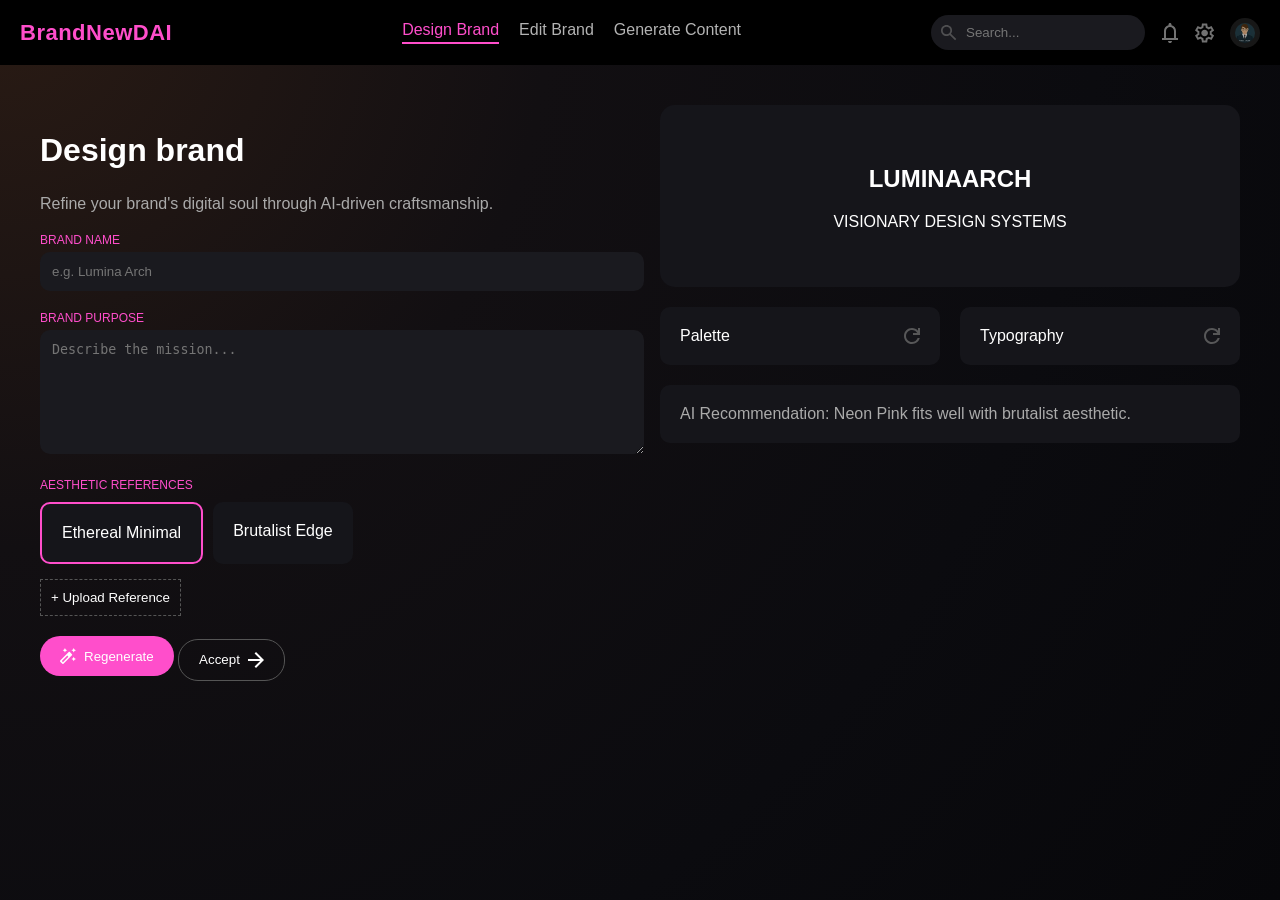
==== design.html @ 726ef706 "Project with GitIgnore" ====
<!DOCTYPE html>
<html lang="en">

<head>
    <meta charset="UTF-8">
    <title>Design Brand</title>
    <link rel="stylesheet" href="styles.css">
</head>

<body>

    <!-- NAVBAR (mateixa que abans) -->
    <nav class="navbar">
        <div class="logo">BrandNewDAI</div>

        <ul class="menu">
            <li class="menu-item active">Design Brand</li>
            <li class="menu-item">Edit Brand</li>
            <li class="menu-item">Generate Content</li>
        </ul>

        <div class="nav-right">
            <div class="search-container">
                <img src="Assets/SearchIcon.svg" class="search-icon">
                <input type="text" placeholder="Search..." class="search">
            </div>

            <img src="Assets/NotificationsIcon.svg" class="icon">
            <img src="Assets/SettingsIcon.svg" class="icon">
            <img src="Assets/UserIcon2.svg" class="icon user">
        </div>
    </nav>


    <!-- CONTINGUT PRINCIPAL -->
    <section class="design-container">

        <!-- ESQUERRA (FORM) -->
        <div class="form-section">

            <h1>Design brand</h1>
            <p class="subtitle">
                Refine your brand's digital soul through AI-driven craftsmanship.
            </p>

            <label>BRAND NAME</label>
            <input type="text" placeholder="e.g. Lumina Arch">

            <label>BRAND PURPOSE</label>
            <textarea placeholder="Describe the mission..."></textarea>

            <label>AESTHETIC REFERENCES</label>

            <div class="references">
                <div class="ref-card active">
                    Ethereal Minimal
                </div>

                <div class="ref-card">
                    Brutalist Edge
                </div>
            </div>

            <button class="upload">+ Upload Reference</button>

            <div class="actions">
                <button class="primary icon-btn">
                    <img src="Assets/RegenerateIcon.svg" alt="">
                    Regenerate
                </button>
                <button class="secondary icon-btn">
                    Accept
                    <img src="Assets/AcceptIcon.svg" alt="">
                </button>
            </div>

        </div>


        <!-- DRETA (RESULTATS) -->
        <div class="result-section">

            <div class="preview">
                <h2>LUMINAARCH</h2>
                <p>VISIONARY DESIGN SYSTEMS</p>
            </div>

            <div class="grid">
                <div class="box box-header">
                    <span>Palette</span>
                    <img src="Assets/RedoPaletteIcon.svg" alt="">
                </div>
                <div class="box box-header">
                    <span>Typography</span>
                    <img src="Assets/RedoPaletteIcon.svg" alt="">
                </div>
            </div>

            <div class="recommendation">
                AI Recommendation: Neon Pink fits well with brutalist aesthetic.
            </div>

        </div>

    </section>

    <script>
        const items = document.querySelectorAll(".menu-item");

        // Seleccionem el primer (Design Brand)
        const defaultItem = items[0];

        items.forEach(item => {

            item.addEventListener("mouseenter", () => {
                items.forEach(i => i.classList.remove("active"));
                item.classList.add("active");
            });

            item.addEventListener("mouseleave", () => {
                items.forEach(i => i.classList.remove("active"));
                defaultItem.classList.add("active");
            });

        });
    </script>

    <script>
        const refs = document.querySelectorAll(".ref-card");

        refs.forEach(ref => {
            ref.addEventListener("click", () => {

                // treure selecció de totes
                refs.forEach(r => r.classList.remove("active"));

                // activar la clicada
                ref.classList.add("active");

            });
        });
    </script>

</body>

</html>
---- styles.css ----
/* =========================
   RESET I CONFIG GENERAL
   ========================= */

body {
    margin: 0;
    font-family: Arial, sans-serif;
    color: white;

    min-height: 100vh;

    /* Fons amb gradient radial */
    background: radial-gradient(circle at top left,
            #2a1b14 0%,
            #120f12 35%,
            #0b0b0f 70%,
            #07070a 100%);
}


/* =========================
   CAPÇALERA (NAVBAR)
   ========================= */

.navbar {
    display: flex;
    justify-content: space-between;
    align-items: center;

    /* Espai intern de la barra */
    padding: 5px 20px;

    background: #000000;
}

/* Logo del projecte */
.logo {
    color: #ff4ecb;
    font-weight: 700;
    font-size: 22px;
    letter-spacing: 0.5px;
}


/* =========================
   MENÚ PRINCIPAL
   ========================= */

.menu {
    display: flex;
    gap: 20px;
    list-style: none;
}

.menu-item {
    cursor: pointer;
    opacity: 0.7;
    position: relative;
    padding-bottom: 5px;
    transition: 0.3s;
}

.menu-item a {
    text-decoration: none;
    color: inherit;
}

/* Efecte hover del menú */
.menu-item:hover {
    color: #ff4ecb;
    opacity: 1;
}

/* Subratllat animat */
.menu-item::after {
    content: "";
    position: absolute;
    left: 0;
    bottom: 0;

    width: 0%;
    height: 2px;
    background: #ff4ecb;

    transition: width 0.3s;
}

.menu-item:hover::after {
    width: 100%;
}

/* Estat actiu (JS) */
.menu-item.active {
    color: #ff4ecb;
    opacity: 1;
}

.menu-item.active::after {
    width: 100%;
}


/* =========================
   COSTAT DRET NAVBAR
   ========================= */

.nav-right {
    display: flex;
    align-items: center;
    gap: 15px;
}


/* Cercador */
.search-container {
    position: relative;
}

.search {
    background: #1a1a1f;
    border: none;
    padding: 10px 10px 10px 35px;
    border-radius: 20px;
    color: white;
}

.search-icon {
    position: absolute;
    left: 10px;
    top: 50%;
    transform: translateY(-50%);
    width: 16px;
    opacity: 0.6;
}


/* Icones */
.icon {
    width: 20px;
    height: 20px;
    opacity: 0.7;
    cursor: pointer;
    transition: 0.3s;
}

.icon:hover {
    opacity: 1;
    transform: scale(1.1);
}

.user {
    border-radius: 50%;
    background: #222;
    padding: 5px;
}


/* =========================
   HERO
   ========================= */

.hero {
    display: flex;
    justify-content: space-between;
    align-items: center;

    padding: 60px;
}

.hero-text {
    max-width: 500px;
}

.hero h1 {
    font-size: 50px;
}

/* Gradient al text "execute" */
.hero span {
    background: linear-gradient(90deg, #FF6BB8, #F98D15);
    background-clip: text;
    -webkit-text-fill-color: transparent;
}

.hero p {
    color: #aaa;
}


/* =========================
   BOTONS
   ========================= */

.buttons {
    margin-top: 20px;
}

.primary {
    background: #ff4ecb;
    border: none;

    padding: 12px 20px;
    border-radius: 20px;

    color: white;
    cursor: pointer;

    transition: 0.3s;
}

.primary:hover {
    background: #ff2ebc;
}

.secondary {
    background: transparent;
    border: 1px solid #555;

    padding: 12px 20px;
    border-radius: 20px;

    color: white;
    cursor: pointer;

    transition: 0.3s;
}

.secondary:hover {
    border-color: #ff4ecb;
    color: #ff4ecb;
}


/* =========================
   CARDS
   ========================= */

.cards {
    display: flex;
    gap: 20px;
    padding: 40px;
}

.card {
    background: #15151a;
    padding: 20px;
    border-radius: 15px;

    flex: 1;
    display: flex;
    flex-direction: column;
}


/* Títol de cada card */
.card-title {
    display: flex;
    align-items: center;
    gap: 10px;
    margin-bottom: 10px;
}

.card-title img {
    width: 20px;
}


/* Text descriptiu */
.card p {
    color: #aaa;
}


/* CTA (link dins card) */
.card .cta {
    margin-top: 20px;

    display: inline-flex;
    align-items: center;
    gap: 8px;

    font-size: 14px;
    font-weight: 600;

    cursor: pointer;

    background: none;
    border: none;

    align-self: flex-start;
    transition: 0.25s;
}

.card .cta:hover {
    opacity: 0.7;
    transform: translateX(4px);
}

.card .cta img {
    width: 16px;
}


/* Colors CTA */
.cta-pink {
    color: #FF86C1;
}

.cta-orange {
    color: #F98D15;
}

.cta-pink2 {
    color: #FF6BB8;
}












/* =========================
   DESIGN PAGE
   ========================= */

.design-container {
    display: flex;
    padding: 40px;
    gap: 40px;
}

/* ESQUERRA */
.form-section {
    flex: 1;
}

.form-section h1 {
    font-size: 32px;
}

.subtitle {
    color: #aaa;
    margin-bottom: 20px;
}

.form-section label {
    display: block;
    margin-top: 20px;
    margin-bottom: 5px;
    font-size: 12px;
    color: #ff4ecb;
}

.form-section input,
.form-section textarea {
    width: 100%;
    padding: 12px;
    border-radius: 10px;
    border: none;
    background: #1a1a1f;
    color: white;
}

textarea {
    height: 100px;
}

/* REFERENCES */
.references {
    display: flex;
    gap: 10px;
    margin-top: 10px;
}

.ref-card {
    background: #15151a;
    padding: 20px;
    border-radius: 10px;
    cursor: pointer;
}

.ref-card.active {
    border: 2px solid #ff4ecb;
}

/* BOTONS */
.upload {
    margin-top: 15px;
    background: none;
    border: 1px dashed #555;
    padding: 10px;
    color: white;
}

.actions {
    margin-top: 20px;
}

/* DRETA */
.result-section {
    flex: 1;
}

.preview {
    background: #15151a;
    padding: 40px;
    border-radius: 15px;
    text-align: center;
}

.grid {
    display: flex;
    gap: 20px;
    margin-top: 20px;
}

.box {
    flex: 1;
    background: #15151a;
    padding: 20px;
    border-radius: 10px;
}

.recommendation {
    margin-top: 20px;
    background: #15151a;
    padding: 20px;
    border-radius: 10px;
    color: #aaa;
}



/* BOTONS AMB ICONA */
.icon-btn {
    display: inline-flex;
    align-items: center;
    gap: 8px;
}

.icon-btn img {
    width: 16px;
    height: 16px;
}


/* BOX AMB HEADER (icon a la dreta) */
.box-header {
    display: flex;
    justify-content: space-between;
    align-items: center;
}

.box-header img {
    width: 16px;
    height: 16px;
    opacity: 0.7;
}
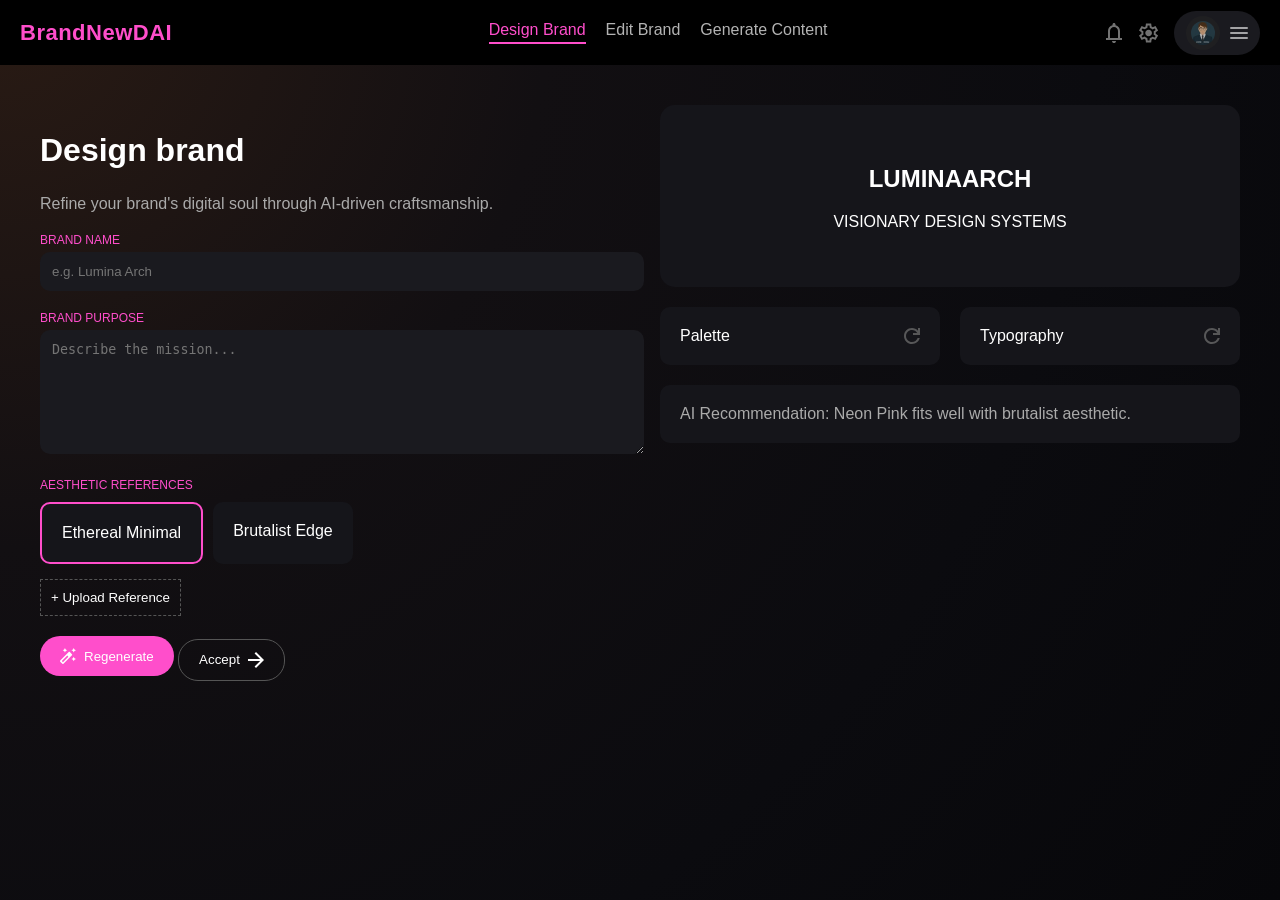
==== commit 1e1b2eef: "Edit.html and Generate.html + Upload Logic" ====
--- a/design.html
+++ b/design.html
@@ -11,23 +11,31 @@
 
     <!-- NAVBAR (mateixa que abans) -->
     <nav class="navbar">
-        <div class="logo">BrandNewDAI</div>
+        <a href="index.html" class="logo">BrandNewDAI</a>
 
         <ul class="menu">
-            <li class="menu-item active">Design Brand</li>
-            <li class="menu-item">Edit Brand</li>
-            <li class="menu-item">Generate Content</li>
+            <li class="menu-item active">
+                <a href="design.html">Design Brand</a>
+            </li>
+            <li class="menu-item">
+                <a href="edit.html">Edit Brand</a>
+            </li>
+            <li class="menu-item">
+                <a href="generate.html">Generate Content</a>
+            </li>
         </ul>
 
         <div class="nav-right">
-            <div class="search-container">
-                <img src="Assets/SearchIcon.svg" class="search-icon">
-                <input type="text" placeholder="Search..." class="search">
-            </div>
-
             <img src="Assets/NotificationsIcon.svg" class="icon">
             <img src="Assets/SettingsIcon.svg" class="icon">
-            <img src="Assets/UserIcon2.svg" class="icon user">
+            <div class="user-profile">
+                <img src="Assets/UserIcon2.svg" class="icon user">
+                <div class="burger-icon">
+                    <div class="burger-line"></div>
+                    <div class="burger-line"></div>
+                    <div class="burger-line"></div>
+                </div>
+            </div>
         </div>
     </nav>
 
--- a/styles.css
+++ b/styles.css
@@ -1,464 +1,1531 @@
-/* =========================
-   RESET I CONFIG GENERAL
-   ========================= */
-
-body {
-    margin: 0;
-    font-family: Arial, sans-serif;
-    color: white;
-
-    min-height: 100vh;
-
-    /* Fons amb gradient radial */
-    background: radial-gradient(circle at top left,
-            #2a1b14 0%,
-            #120f12 35%,
-            #0b0b0f 70%,
-            #07070a 100%);
-}
-
-
-/* =========================
-   CAPÇALERA (NAVBAR)
-   ========================= */
-
-.navbar {
-    display: flex;
-    justify-content: space-between;
-    align-items: center;
-
-    /* Espai intern de la barra */
-    padding: 5px 20px;
-
-    background: #000000;
-}
-
-/* Logo del projecte */
-.logo {
-    color: #ff4ecb;
-    font-weight: 700;
-    font-size: 22px;
-    letter-spacing: 0.5px;
-}
-
-
-/* =========================
-   MENÚ PRINCIPAL
-   ========================= */
-
-.menu {
-    display: flex;
-    gap: 20px;
-    list-style: none;
-}
-
-.menu-item {
-    cursor: pointer;
-    opacity: 0.7;
-    position: relative;
-    padding-bottom: 5px;
-    transition: 0.3s;
-}
-
-.menu-item a {
-    text-decoration: none;
-    color: inherit;
-}
-
-/* Efecte hover del menú */
-.menu-item:hover {
-    color: #ff4ecb;
-    opacity: 1;
-}
-
-/* Subratllat animat */
-.menu-item::after {
-    content: "";
-    position: absolute;
-    left: 0;
-    bottom: 0;
-
-    width: 0%;
-    height: 2px;
-    background: #ff4ecb;
-
-    transition: width 0.3s;
-}
-
-.menu-item:hover::after {
-    width: 100%;
-}
-
-/* Estat actiu (JS) */
-.menu-item.active {
-    color: #ff4ecb;
-    opacity: 1;
-}
-
-.menu-item.active::after {
-    width: 100%;
-}
-
-
-/* =========================
-   COSTAT DRET NAVBAR
-   ========================= */
-
-.nav-right {
-    display: flex;
-    align-items: center;
-    gap: 15px;
-}
-
-
-/* Cercador */
-.search-container {
-    position: relative;
-}
-
-.search {
-    background: #1a1a1f;
-    border: none;
-    padding: 10px 10px 10px 35px;
-    border-radius: 20px;
-    color: white;
-}
-
-.search-icon {
-    position: absolute;
-    left: 10px;
-    top: 50%;
-    transform: translateY(-50%);
-    width: 16px;
-    opacity: 0.6;
-}
-
-
-/* Icones */
-.icon {
-    width: 20px;
-    height: 20px;
-    opacity: 0.7;
-    cursor: pointer;
-    transition: 0.3s;
-}
-
-.icon:hover {
-    opacity: 1;
-    transform: scale(1.1);
-}
-
-.user {
-    border-radius: 50%;
-    background: #222;
-    padding: 5px;
-}
-
-
-/* =========================
-   HERO
-   ========================= */
-
-.hero {
-    display: flex;
-    justify-content: space-between;
-    align-items: center;
-
-    padding: 60px;
-}
-
-.hero-text {
-    max-width: 500px;
-}
-
-.hero h1 {
-    font-size: 50px;
-}
-
-/* Gradient al text "execute" */
-.hero span {
-    background: linear-gradient(90deg, #FF6BB8, #F98D15);
-    background-clip: text;
-    -webkit-text-fill-color: transparent;
-}
-
-.hero p {
-    color: #aaa;
-}
-
-
-/* =========================
-   BOTONS
-   ========================= */
-
-.buttons {
-    margin-top: 20px;
-}
-
-.primary {
-    background: #ff4ecb;
-    border: none;
-
-    padding: 12px 20px;
-    border-radius: 20px;
-
-    color: white;
-    cursor: pointer;
-
-    transition: 0.3s;
-}
-
-.primary:hover {
-    background: #ff2ebc;
-}
-
-.secondary {
-    background: transparent;
-    border: 1px solid #555;
-
-    padding: 12px 20px;
-    border-radius: 20px;
-
-    color: white;
-    cursor: pointer;
-
-    transition: 0.3s;
-}
-
-.secondary:hover {
-    border-color: #ff4ecb;
-    color: #ff4ecb;
-}
-
-
-/* =========================
-   CARDS
-   ========================= */
-
-.cards {
-    display: flex;
-    gap: 20px;
-    padding: 40px;
-}
-
-.card {
-    background: #15151a;
-    padding: 20px;
-    border-radius: 15px;
-
-    flex: 1;
-    display: flex;
-    flex-direction: column;
-}
-
-
-/* Títol de cada card */
-.card-title {
-    display: flex;
-    align-items: center;
-    gap: 10px;
-    margin-bottom: 10px;
-}
-
-.card-title img {
-    width: 20px;
-}
-
-
-/* Text descriptiu */
-.card p {
-    color: #aaa;
-}
-
-
-/* CTA (link dins card) */
-.card .cta {
-    margin-top: 20px;
-
-    display: inline-flex;
-    align-items: center;
-    gap: 8px;
-
-    font-size: 14px;
-    font-weight: 600;
-
-    cursor: pointer;
-
-    background: none;
-    border: none;
-
-    align-self: flex-start;
-    transition: 0.25s;
-}
-
-.card .cta:hover {
-    opacity: 0.7;
-    transform: translateX(4px);
-}
-
-.card .cta img {
-    width: 16px;
-}
-
-
-/* Colors CTA */
-.cta-pink {
-    color: #FF86C1;
-}
-
-.cta-orange {
-    color: #F98D15;
-}
-
-.cta-pink2 {
-    color: #FF6BB8;
-}
-
-
-
-
-
-
-
-
-
-
-
-
-/* =========================
-   DESIGN PAGE
-   ========================= */
-
-.design-container {
-    display: flex;
-    padding: 40px;
-    gap: 40px;
-}
-
-/* ESQUERRA */
-.form-section {
-    flex: 1;
-}
-
-.form-section h1 {
-    font-size: 32px;
-}
-
-.subtitle {
-    color: #aaa;
-    margin-bottom: 20px;
-}
-
-.form-section label {
-    display: block;
-    margin-top: 20px;
-    margin-bottom: 5px;
-    font-size: 12px;
-    color: #ff4ecb;
-}
-
-.form-section input,
-.form-section textarea {
-    width: 100%;
-    padding: 12px;
-    border-radius: 10px;
-    border: none;
-    background: #1a1a1f;
-    color: white;
-}
-
-textarea {
-    height: 100px;
-}
-
-/* REFERENCES */
-.references {
-    display: flex;
-    gap: 10px;
-    margin-top: 10px;
-}
-
-.ref-card {
-    background: #15151a;
-    padding: 20px;
-    border-radius: 10px;
-    cursor: pointer;
-}
-
-.ref-card.active {
-    border: 2px solid #ff4ecb;
-}
-
-/* BOTONS */
-.upload {
-    margin-top: 15px;
-    background: none;
-    border: 1px dashed #555;
-    padding: 10px;
-    color: white;
-}
-
-.actions {
-    margin-top: 20px;
-}
-
-/* DRETA */
-.result-section {
-    flex: 1;
-}
-
-.preview {
-    background: #15151a;
-    padding: 40px;
-    border-radius: 15px;
-    text-align: center;
-}
-
-.grid {
-    display: flex;
-    gap: 20px;
-    margin-top: 20px;
-}
-
-.box {
-    flex: 1;
-    background: #15151a;
-    padding: 20px;
-    border-radius: 10px;
-}
-
-.recommendation {
-    margin-top: 20px;
-    background: #15151a;
-    padding: 20px;
-    border-radius: 10px;
-    color: #aaa;
-}
-
-
-
-/* BOTONS AMB ICONA */
-.icon-btn {
-    display: inline-flex;
-    align-items: center;
-    gap: 8px;
-}
-
-.icon-btn img {
-    width: 16px;
-    height: 16px;
-}
-
-
-/* BOX AMB HEADER (icon a la dreta) */
-.box-header {
-    display: flex;
-    justify-content: space-between;
-    align-items: center;
-}
-
-.box-header img {
-    width: 16px;
-    height: 16px;
-    opacity: 0.7;
-}+/* =========================
+   RESET I CONFIG GENERAL
+   ========================= */
+
+body {
+    margin: 0;
+    font-family: Arial, sans-serif;
+    color: white;
+
+    min-height: 100vh;
+
+    /* Fons amb gradient radial */
+    background: radial-gradient(circle at top left,
+            #2a1b14 0%,
+            #120f12 35%,
+            #0b0b0f 70%,
+            #07070a 100%);
+}
+
+
+/* =========================
+   CAPÇALERA (NAVBAR)
+   ========================= */
+
+.navbar {
+    display: flex;
+    justify-content: space-between;
+    align-items: center;
+
+    /* Espai intern de la barra */
+    padding: 5px 20px;
+
+    background: #000000;
+}
+
+/* Logo del projecte */
+.logo {
+    color: #ff4ecb;
+    font-weight: 700;
+    font-size: 22px;
+    letter-spacing: 0.5px;
+    text-decoration: none;
+    cursor: pointer;
+}
+
+
+/* =========================
+   MENÚ PRINCIPAL
+   ========================= */
+
+.menu {
+    display: flex;
+    gap: 20px;
+    list-style: none;
+}
+
+.menu-item {
+    cursor: pointer;
+    opacity: 0.7;
+    position: relative;
+    padding-bottom: 5px;
+    transition: 0.3s;
+}
+
+.menu-item a {
+    text-decoration: none;
+    color: inherit;
+}
+
+/* Efecte hover del menú */
+.menu-item:hover {
+    color: #ff4ecb;
+    opacity: 1;
+}
+
+/* Subratllat animat */
+.menu-item::after {
+    content: "";
+    position: absolute;
+    left: 0;
+    bottom: 0;
+
+    width: 0%;
+    height: 2px;
+    background: #ff4ecb;
+
+    transition: width 0.3s;
+}
+
+.menu-item:hover::after {
+    width: 100%;
+}
+
+/* Estat actiu (JS) */
+.menu-item.active {
+    color: #ff4ecb;
+    opacity: 1;
+}
+
+.menu-item.active::after {
+    width: 100%;
+}
+
+
+/* =========================
+   COSTAT DRET NAVBAR
+   ========================= */
+
+.nav-right {
+    display: flex;
+    align-items: center;
+    gap: 15px;
+}
+
+
+/* Cercador */
+.search-container {
+    position: relative;
+}
+
+.search {
+    background: #1a1a1f;
+    border: none;
+    padding: 10px 10px 10px 35px;
+    border-radius: 20px;
+    color: white;
+}
+
+.search-icon {
+    position: absolute;
+    left: 10px;
+    top: 50%;
+    transform: translateY(-50%);
+    width: 16px;
+    opacity: 0.6;
+}
+
+
+/* Icones */
+.icon {
+    width: 20px;
+    height: 20px;
+    opacity: 0.7;
+    cursor: pointer;
+    transition: 0.3s;
+}
+
+.icon:hover {
+    opacity: 1;
+    transform: scale(1.1);
+}
+
+.user-profile {
+    display: flex;
+    align-items: center;
+    gap: 10px;
+    background: #1a1a1f;
+    padding: 5px 12px;
+    border-radius: 25px;
+    cursor: pointer;
+    transition: 0.3s;
+}
+
+.user-profile:hover {
+    background: #25252a;
+}
+
+.user {
+    border-radius: 50%;
+    background: #222;
+    padding: 5px;
+    width: 24px;
+    height: 24px;
+}
+
+.burger-icon {
+    display: flex;
+    flex-direction: column;
+    justify-content: space-between;
+    width: 18px;
+    height: 12px;
+    opacity: 0.6;
+    cursor: pointer;
+}
+
+.burger-line {
+    width: 100%;
+    height: 2px;
+    background-color: white;
+    border-radius: 2px;
+}
+
+
+/* =========================
+   HERO
+   ========================= */
+
+.hero {
+    display: flex;
+    justify-content: space-between;
+    align-items: center;
+
+    padding: 60px;
+}
+
+.hero-text {
+    max-width: 500px;
+}
+
+.hero h1 {
+    font-size: 50px;
+}
+
+/* Gradient al text "execute" */
+.hero span {
+    background: linear-gradient(90deg, #FF6BB8, #F98D15);
+    background-clip: text;
+    -webkit-text-fill-color: transparent;
+}
+
+.hero p {
+    color: #aaa;
+}
+
+
+/* =========================
+   BOTONS
+   ========================= */
+
+.buttons {
+    margin-top: 20px;
+}
+
+.primary {
+    background: #ff4ecb;
+    border: none;
+
+    padding: 12px 20px;
+    border-radius: 20px;
+
+    color: white;
+    cursor: pointer;
+
+    transition: 0.3s;
+}
+
+.primary:hover {
+    background: #ff2ebc;
+}
+
+.secondary {
+    background: transparent;
+    border: 1px solid #555;
+
+    padding: 12px 20px;
+    border-radius: 20px;
+
+    color: white;
+    cursor: pointer;
+
+    transition: 0.3s;
+}
+
+.secondary:hover {
+    border-color: #ff4ecb;
+    color: #ff4ecb;
+}
+
+
+/* =========================
+   CARDS
+   ========================= */
+
+.cards {
+    display: flex;
+    gap: 20px;
+    padding: 40px;
+}
+
+.card {
+    background: #15151a;
+    padding: 20px;
+    border-radius: 15px;
+
+    flex: 1;
+    display: flex;
+    flex-direction: column;
+}
+
+
+/* Títol de cada card */
+.card-title {
+    display: flex;
+    align-items: center;
+    gap: 10px;
+    margin-bottom: 10px;
+}
+
+.card-title img {
+    width: 20px;
+}
+
+
+/* Text descriptiu */
+.card p {
+    color: #aaa;
+}
+
+
+/* CTA (link dins card) */
+.card .cta {
+    margin-top: 20px;
+
+    display: inline-flex;
+    align-items: center;
+    gap: 8px;
+
+    font-size: 14px;
+    font-weight: 600;
+
+    cursor: pointer;
+
+    background: none;
+    border: none;
+
+    align-self: flex-start;
+    transition: 0.25s;
+}
+
+.card .cta:hover {
+    opacity: 0.7;
+    transform: translateX(4px);
+}
+
+.card .cta img {
+    width: 16px;
+}
+
+
+/* Colors CTA */
+.cta-pink {
+    color: #FF86C1;
+}
+
+.cta-orange {
+    color: #F98D15;
+}
+
+.cta-pink2 {
+    color: #FF6BB8;
+}
+
+
+
+
+
+
+
+
+
+
+
+
+/* =========================
+   DESIGN PAGE
+   ========================= */
+
+.design-container {
+    display: flex;
+    padding: 40px;
+    gap: 40px;
+}
+
+/* ESQUERRA */
+.form-section {
+    flex: 1;
+}
+
+.form-section h1 {
+    font-size: 32px;
+}
+
+.subtitle {
+    color: #aaa;
+    margin-bottom: 20px;
+}
+
+.form-section label {
+    display: block;
+    margin-top: 20px;
+    margin-bottom: 5px;
+    font-size: 12px;
+    color: #ff4ecb;
+}
+
+.form-section input,
+.form-section textarea {
+    width: 100%;
+    padding: 12px;
+    border-radius: 10px;
+    border: none;
+    background: #1a1a1f;
+    color: white;
+}
+
+textarea {
+    height: 100px;
+}
+
+/* REFERENCES */
+.references {
+    display: flex;
+    gap: 10px;
+    margin-top: 10px;
+}
+
+.ref-card {
+    background: #15151a;
+    padding: 20px;
+    border-radius: 10px;
+    cursor: pointer;
+}
+
+.ref-card.active {
+    border: 2px solid #ff4ecb;
+}
+
+/* BOTONS */
+.upload {
+    margin-top: 15px;
+    background: none;
+    border: 1px dashed #555;
+    padding: 10px;
+    color: white;
+}
+
+.actions {
+    margin-top: 20px;
+}
+
+/* DRETA */
+.result-section {
+    flex: 1;
+}
+
+.preview {
+    background: #15151a;
+    padding: 40px;
+    border-radius: 15px;
+    text-align: center;
+}
+
+.grid {
+    display: flex;
+    gap: 20px;
+    margin-top: 20px;
+}
+
+.box {
+    flex: 1;
+    background: #15151a;
+    padding: 20px;
+    border-radius: 10px;
+}
+
+.recommendation {
+    margin-top: 20px;
+    background: #15151a;
+    padding: 20px;
+    border-radius: 10px;
+    color: #aaa;
+}
+
+
+
+/* BOTONS AMB ICONA */
+.icon-btn {
+    display: inline-flex;
+    align-items: center;
+    gap: 8px;
+}
+
+.icon-btn img {
+    width: 16px;
+    height: 16px;
+}
+
+
+/* BOX AMB HEADER (icon a la dreta) */
+.box-header {
+    display: flex;
+    justify-content: space-between;
+    align-items: center;
+}
+
+.box-header img {
+    width: 16px;
+    height: 16px;
+    opacity: 0.7;
+}
+
+
+/* =========================
+   GENERATE PAGE (CONTENT GENERATOR)
+   ========================= */
+
+.container {
+    max-width: 1200px;
+    margin: 0 auto;
+    padding: 0 40px;
+}
+
+.page-header {
+    padding: 40px 0 20px 0;
+}
+
+.eyebrow {
+    color: #F98D15;
+    font-size: 12px;
+    font-weight: 700;
+    letter-spacing: 1px;
+    display: block;
+    margin-bottom: 10px;
+}
+
+.header-main {
+    display: flex;
+    justify-content: space-between;
+    align-items: flex-end;
+}
+
+.header-main h1 {
+    font-size: 48px;
+    margin: 0;
+    line-height: 1.1;
+}
+
+.header-main h1 span {
+    color: #FF6BB8;
+}
+
+.collaborators {
+    display: flex;
+    align-items: center;
+    gap: 12px;
+    color: #666;
+    font-size: 12px;
+}
+
+.avatars {
+    display: flex;
+}
+
+.avatar {
+    width: 24px;
+    height: 24px;
+    border-radius: 50%;
+    border: 2px solid #000;
+    margin-left: -8px;
+}
+
+.avatars .avatar:first-child {
+    margin-left: 0;
+}
+
+
+/* Workspace Grid */
+.grid-layout {
+    display: grid;
+    grid-template-columns: 240px 1fr 280px;
+    gap: 30px;
+    margin-top: 20px;
+}
+
+.panel {
+    display: flex;
+    flex-direction: column;
+    gap: 30px;
+}
+
+.section-label {
+    display: flex;
+    align-items: center;
+    gap: 8px;
+    font-size: 11px;
+    font-weight: 700;
+    color: #555;
+    margin-bottom: 15px;
+    text-transform: uppercase;
+    letter-spacing: 0.5px;
+}
+
+.small-icon {
+    width: 14px;
+    opacity: 0.5;
+}
+
+/* Platform Grid */
+.platform-grid {
+    display: grid;
+    grid-template-columns: 1fr 1fr;
+    gap: 10px;
+}
+
+.platform-btn {
+    background: #15151a;
+    border: 1px solid transparent;
+    border-radius: 12px;
+    padding: 15px;
+    display: flex;
+    flex-direction: column;
+    align-items: center;
+    gap: 10px;
+    color: #666;
+    cursor: pointer;
+    transition: 0.3s;
+}
+
+.platform-btn img {
+    width: 20px;
+    opacity: 0.6;
+}
+
+.platform-btn span {
+    font-size: 12px;
+    font-weight: 600;
+}
+
+.platform-btn.active {
+    background: #1a1a20;
+    border-color: #FF6BB8;
+    color: #fff;
+}
+
+.platform-btn.active img {
+    opacity: 1;
+}
+
+
+/* Select Box */
+.select-box {
+    background: #15151a;
+    padding: 12px 15px;
+    border-radius: 10px;
+    display: flex;
+    justify-content: space-between;
+    align-items: center;
+    font-size: 13px;
+    color: #ccc;
+    cursor: pointer;
+}
+
+.chevron {
+    width: 12px;
+    opacity: 0.5;
+}
+
+
+/* Toggles */
+.section-header {
+    display: flex;
+    justify-content: space-between;
+    align-items: center;
+    margin-bottom: 15px;
+}
+
+.section-header .section-label {
+    margin-bottom: 0;
+}
+
+.badge {
+    font-size: 9px;
+    padding: 2px 6px;
+    border-radius: 4px;
+    font-weight: 700;
+}
+
+.badge.live {
+    background: rgba(249, 141, 21, 0.2);
+    color: #F98D15;
+}
+
+.toggle-group {
+    display: flex;
+    flex-direction: column;
+    gap: 12px;
+}
+
+.toggle-item {
+    display: flex;
+    justify-content: space-between;
+    align-items: center;
+    font-size: 13px;
+    color: #aaa;
+}
+
+/* Switch Styles */
+.switch {
+    position: relative;
+    display: inline-block;
+    width: 34px;
+    height: 18px;
+}
+
+.switch input {
+    opacity: 0;
+    width: 0;
+    height: 0;
+}
+
+.slider {
+    position: absolute;
+    cursor: pointer;
+    top: 0;
+    left: 0;
+    right: 0;
+    bottom: 0;
+    background-color: #333;
+    transition: .4s;
+}
+
+.slider:before {
+    position: absolute;
+    content: "";
+    height: 14px;
+    width: 14px;
+    left: 2px;
+    bottom: 2px;
+    background-color: white;
+    transition: .4s;
+}
+
+input:checked+.slider {
+    background-color: #FF6BB8;
+}
+
+input:checked+.slider:before {
+    transform: translateX(16px);
+}
+
+.slider.round {
+    border-radius: 18px;
+}
+
+.slider.round:before {
+    border-radius: 50%;
+}
+
+
+/* Generate Button */
+.btn-generate {
+    background: linear-gradient(90deg, #F98D15, #FF4ECB);
+    border: none;
+    padding: 15px;
+    border-radius: 15px;
+    color: #000;
+    font-weight: 700;
+    font-size: 14px;
+    display: flex;
+    align-items: center;
+    justify-content: center;
+    gap: 10px;
+    cursor: pointer;
+    margin-top: 10px;
+    box-shadow: 0 10px 20px rgba(249, 141, 21, 0.2);
+    transition: 0.3s;
+}
+
+.btn-generate:hover {
+    transform: translateY(-2px);
+    box-shadow: 0 15px 30px rgba(249, 141, 21, 0.3);
+}
+
+.btn-generate img {
+    width: 16px;
+}
+
+
+/* Preview Area */
+.preview-area {
+    background: #09090b;
+    border-radius: 20px;
+    padding: 20px;
+    display: flex;
+    flex-direction: column;
+}
+
+.preview-canvas {
+    flex: 1;
+    display: flex;
+    flex-direction: column;
+    position: relative;
+}
+
+.canvas-content {
+    flex: 1;
+    display: flex;
+    align-items: center;
+    justify-content: center;
+    position: relative;
+}
+
+.canvas-content img {
+    max-width: 80%;
+    max-height: 80%;
+    border-radius: 10px;
+}
+
+.tag-b {
+    position: absolute;
+    top: 25%;
+    left: 25%;
+    background: #FF6BB8;
+    color: #fff;
+    width: 30px;
+    height: 30px;
+    display: flex;
+    align-items: center;
+    justify-content: center;
+    font-weight: 700;
+    border-radius: 4px;
+    font-size: 14px;
+}
+
+.canvas-footer {
+    background: #15151a;
+    padding: 15px 20px;
+    border-radius: 12px;
+    display: flex;
+    justify-content: space-between;
+    align-items: center;
+    margin-top: 10px;
+}
+
+.active-label {
+    font-size: 11px;
+    font-weight: 700;
+    color: #fff;
+    display: block;
+}
+
+.dimensions {
+    font-size: 10px;
+    color: #555;
+}
+
+.footer-actions {
+    display: flex;
+    align-items: center;
+    gap: 15px;
+}
+
+.action-icon {
+    width: 18px;
+    opacity: 0.5;
+    cursor: pointer;
+}
+
+.btn-export {
+    background: #fff;
+    color: #000;
+    border: none;
+    padding: 8px 15px;
+    border-radius: 6px;
+    font-weight: 700;
+    font-size: 12px;
+    cursor: pointer;
+}
+
+
+/* Layout List */
+.layout-list {
+    display: flex;
+    flex-direction: column;
+    gap: 15px;
+}
+
+.layout-card {
+    background: #15151a;
+    border-radius: 15px;
+    overflow: hidden;
+    cursor: pointer;
+    transition: 0.3s;
+    border: 2px solid transparent;
+}
+
+.layout-card.active {
+    border-color: #FF6BB8;
+}
+
+.layout-thumb {
+    height: 120px;
+    display: flex;
+    align-items: center;
+    justify-content: center;
+    position: relative;
+}
+
+.layout-thumb .number {
+    font-size: 80px;
+    font-weight: 800;
+    color: #222;
+}
+
+.active-badge {
+    background: #FF6BB8;
+    position: absolute;
+    top: 10px;
+    right: 10px;
+    font-size: 8px;
+    padding: 2px 6px;
+}
+
+.thumb-img {
+    width: 100%;
+    height: 100%;
+    object-fit: cover;
+}
+
+.layout-info {
+    padding: 15px;
+    display: flex;
+    justify-content: space-between;
+    align-items: center;
+}
+
+.layout-info h4 {
+    margin: 0;
+    font-size: 13px;
+}
+
+.layout-info p {
+    margin: 5px 0 0 0;
+    font-size: 11px;
+    color: #555;
+}
+
+.heart-icon {
+    width: 16px;
+    opacity: 0.6;
+}
+
+
+/* Insight Box */
+.insight-box {
+    background: #15151a;
+    padding: 20px;
+    border-radius: 15px;
+    margin-top: auto;
+}
+
+.insight-header {
+    display: flex;
+    align-items: center;
+    gap: 10px;
+    margin-bottom: 15px;
+}
+
+.dot {
+    width: 6px;
+    height: 6px;
+    border-radius: 50%;
+}
+
+.dot.orange {
+    background: #F98D15;
+}
+
+.insight-header label {
+    font-size: 11px;
+    font-weight: 700;
+    color: #fff;
+    letter-spacing: 0.5px;
+}
+
+.insight-box p {
+    font-size: 12px;
+    color: #888;
+    line-height: 1.5;
+    margin-bottom: 15px;
+}
+
+.apply-link {
+    color: #fff;
+    text-decoration: none;
+    font-size: 11px;
+    font-weight: 700;
+    display: flex;
+    align-items: center;
+    gap: 8px;
+}
+
+.apply-link img {
+    width: 12px;
+}
+
+
+/* FAB */
+.fab {
+    position: fixed;
+    bottom: 30px;
+    right: 30px;
+    background: #FF6BB8;
+    width: 50px;
+    height: 50px;
+    border-radius: 50%;
+    display: flex;
+    align-items: center;
+    justify-content: center;
+    box-shadow: 0 10px 20px rgba(255, 107, 184, 0.3);
+    cursor: pointer;
+    transition: 0.3s;
+}
+
+.fab:hover {
+    transform: scale(1.1);
+}
+
+.fab img {
+    width: 24px;
+}
+
+.view-all {
+    color: #FF6BB8;
+    font-size: 11px;
+    text-decoration: none;
+    font-weight: 600;
+}
+
+
+/* =========================
+   EDIT PAGE (EDIT BRAND)
+   ========================= */
+
+.edit-header .header-main {
+    align-items: center;
+}
+
+.title-group p {
+    color: #888;
+    max-width: 600px;
+    font-size: 14px;
+    margin-top: 10px;
+}
+
+.header-actions {
+    display: flex;
+    align-items: center;
+    gap: 30px;
+}
+
+.reset-link {
+    color: #aaa;
+    text-decoration: none;
+    font-size: 14px;
+    font-weight: 600;
+}
+
+.btn-save {
+    background: linear-gradient(90deg, #FF6BB8, #FF86C1);
+    border: none;
+    padding: 15px 40px;
+    border-radius: 40px;
+    color: #fff;
+    font-weight: 700;
+    font-size: 16px;
+    cursor: pointer;
+    box-shadow: 0 10px 20px rgba(255, 107, 184, 0.2);
+    transition: 0.3s;
+}
+
+.btn-save:hover {
+    transform: translateY(-2px);
+    box-shadow: 0 15px 30px rgba(255, 107, 184, 0.3);
+}
+
+/* Edit Grid */
+.edit-grid {
+    display: grid;
+    grid-template-columns: 260px 1fr 320px;
+    gap: 30px;
+    margin-top: 20px;
+}
+
+.edit-main-column {
+    display: flex;
+    flex-direction: column;
+    gap: 30px;
+}
+
+/* Files Sidebar */
+.files-sidebar {
+    background: #111;
+    border-radius: 20px;
+    padding: 25px;
+    display: flex;
+    flex-direction: column;
+    gap: 20px;
+    height: fit-content;
+    max-height: 80vh;
+    position: sticky;
+    top: 20px;
+}
+
+.sidebar-file-list {
+    display: flex;
+    flex-direction: column;
+    gap: 10px;
+    overflow-y: auto;
+}
+
+.file-item {
+    background: #1a1a1f;
+    padding: 12px;
+    border-radius: 12px;
+    display: flex;
+    justify-content: space-between;
+    align-items: center;
+    transition: 0.3s;
+}
+
+.file-item:hover {
+    background: #25252a;
+}
+
+.file-info {
+    display: flex;
+    align-items: center;
+    gap: 10px;
+    font-size: 12px;
+    color: #ccc;
+    overflow: hidden;
+}
+
+.file-info span {
+    white-space: nowrap;
+    overflow: hidden;
+    text-overflow: ellipsis;
+}
+
+.btn-delete {
+    background: transparent;
+    border: none;
+    color: #ff5f56;
+    font-size: 10px;
+    font-weight: 700;
+    cursor: pointer;
+    opacity: 0.6;
+}
+
+.btn-delete:hover {
+    opacity: 1;
+}
+
+
+/* Upload Zone */
+.upload-zone {
+    background: #09090b;
+    border: 2px dashed #222;
+    border-radius: 20px;
+    padding: 60px;
+    text-align: center;
+    transition: 0.3s;
+    cursor: pointer;
+}
+
+.upload-zone:hover {
+    border-color: #FF6BB8;
+    background: #0d0d0f;
+}
+
+.upload-icon {
+    width: 40px;
+    margin-bottom: 20px;
+    opacity: 0.8;
+}
+
+.upload-zone h3 {
+    margin: 0;
+    font-size: 18px;
+}
+
+.upload-zone p {
+    color: #555;
+    font-size: 14px;
+    margin-top: 10px;
+}
+
+/* Workspace Preview */
+.workspace-preview {
+    background: #111;
+    border-radius: 20px;
+    overflow: hidden;
+    display: flex;
+    flex-direction: column;
+}
+
+.window-header {
+    background: #1a1a1f;
+    padding: 12px 20px;
+    display: flex;
+    align-items: center;
+    justify-content: space-between;
+}
+
+.window-dots {
+    display: flex;
+    gap: 8px;
+}
+
+.window-dots .dot {
+    width: 10px;
+    height: 10px;
+    border-radius: 50%;
+}
+
+.dot.red { background: #ff5f56; }
+.dot.orange { background: #ffbd2e; }
+.dot.pink { background: #ff4ecb; }
+
+.workspace-label {
+    font-size: 10px;
+    color: #666;
+    font-weight: 700;
+    letter-spacing: 1px;
+}
+
+.preview-canvas.large {
+    height: 400px;
+    background: #050505;
+    display: flex;
+    align-items: center;
+    justify-content: center;
+    position: relative;
+}
+
+.logo-preview img {
+    max-width: 200px;
+    opacity: 0.5;
+}
+
+.toolbar-overlay {
+    position: absolute;
+    bottom: 20px;
+    left: 50%;
+    transform: translateX(-50%);
+    background: rgba(0, 0, 0, 0.8);
+    backdrop-filter: blur(10px);
+    padding: 8px;
+    border-radius: 30px;
+    display: flex;
+    gap: 10px;
+    border: 1px solid #222;
+}
+
+.tool-btn {
+    background: transparent;
+    border: none;
+    width: 36px;
+    height: 36px;
+    display: flex;
+    align-items: center;
+    justify-content: center;
+    border-radius: 50%;
+    cursor: pointer;
+    transition: 0.3s;
+}
+
+.tool-btn:hover {
+    background: #222;
+}
+
+.tool-btn img {
+    width: 16px;
+    opacity: 0.8;
+}
+
+/* Bottom Row */
+.edit-bottom-row {
+    display: grid;
+    grid-template-columns: 1fr 1fr;
+    gap: 30px;
+}
+
+.edit-card {
+    background: #111;
+    padding: 25px;
+    border-radius: 20px;
+}
+
+.edit-card-header {
+    display: flex;
+    justify-content: space-between;
+    align-items: center;
+    margin-bottom: 10px;
+}
+
+.edit-card h3 {
+    margin: 0;
+    font-size: 16px;
+}
+
+.edit-card p {
+    color: #555;
+    font-size: 13px;
+    margin-bottom: 20px;
+}
+
+.card-icon-right {
+    width: 18px;
+}
+
+.card-icon-right.boxed {
+    background: #F98D15;
+    color: #000;
+    width: 24px;
+    height: 24px;
+    display: flex;
+    align-items: center;
+    justify-content: center;
+    font-weight: 900;
+    border-radius: 4px;
+    font-size: 14px;
+}
+
+.palette-swatches {
+    display: flex;
+    gap: 10px;
+}
+
+.swatch {
+    width: 40px;
+    height: 40px;
+    border-radius: 8px;
+}
+
+.swatch.add {
+    border: 1px dashed #333;
+    display: flex;
+    align-items: center;
+    justify-content: center;
+    color: #333;
+    font-size: 20px;
+    cursor: pointer;
+}
+
+/* Font List */
+.font-list {
+    display: flex;
+    flex-direction: column;
+    gap: 10px;
+}
+
+.font-item {
+    background: #1a1a1f;
+    padding: 10px 15px;
+    border-radius: 8px;
+    display: flex;
+    justify-content: space-between;
+    align-items: center;
+}
+
+.font-name {
+    font-size: 13px;
+    color: #ccc;
+}
+
+.match-badge {
+    color: #F98D15;
+    font-size: 9px;
+    font-weight: 700;
+}
+
+.rec-badge {
+    color: #555;
+    font-size: 9px;
+    font-weight: 700;
+}
+
+/* Recommendations Sidebar */
+.recommendations-sidebar {
+    background: #111;
+    border-radius: 20px;
+    padding: 25px;
+    display: flex;
+    flex-direction: column;
+    gap: 25px;
+}
+
+.sidebar-header {
+    display: flex;
+    align-items: center;
+    gap: 15px;
+}
+
+.icon-circle {
+    background: #FF86C1;
+    width: 36px;
+    height: 36px;
+    border-radius: 50%;
+    display: flex;
+    align-items: center;
+    justify-content: center;
+}
+
+.icon-circle img {
+    width: 18px;
+}
+
+.sidebar-header h3 {
+    margin: 0;
+    font-size: 14px;
+}
+
+.engine-label {
+    font-size: 10px;
+    color: #555;
+    font-weight: 700;
+}
+
+.rec-cards {
+    display: flex;
+    flex-direction: column;
+    gap: 15px;
+}
+
+.rec-card-item {
+    background: #1a1a1f;
+    padding: 20px;
+    border-radius: 15px;
+    border-left: 3px solid transparent;
+}
+
+.rec-card-item.contrast { border-left-color: #F98D15; }
+.rec-card-item.scaling { border-left-color: #FF6BB8; }
+.rec-card-item.scanning { background: transparent; padding: 10px 0; }
+.rec-card-item.tip { background: #221a24; border: none; }
+
+.rec-card-header {
+    display: flex;
+    justify-content: space-between;
+    align-items: center;
+    margin-bottom: 12px;
+}
+
+.rec-label {
+    font-size: 10px;
+    font-weight: 700;
+    color: #F98D15;
+    letter-spacing: 0.5px;
+}
+
+.rec-card-item.scaling .rec-label { color: #FF6BB8; }
+.rec-label.pink { color: #FF6BB8; }
+
+.info-icon {
+    width: 14px;
+    opacity: 0.5;
+}
+
+.rec-card-item p {
+    font-size: 12px;
+    line-height: 1.6;
+    color: #aaa;
+    margin-bottom: 15px;
+}
+
+.highlight {
+    color: #fff;
+    font-weight: 700;
+}
+
+.apply-btn {
+    color: #FF6BB8;
+    text-decoration: none;
+    font-size: 11px;
+    font-weight: 700;
+}
+
+.scanning-text {
+    font-size: 11px;
+    color: #555;
+    font-style: italic;
+    margin-bottom: 8px !important;
+}
+
+.progress-bar {
+    height: 4px;
+    background: #222;
+    border-radius: 2px;
+    overflow: hidden;
+}
+
+.progress-fill {
+    height: 100%;
+    width: 60%;
+    background: linear-gradient(90deg, #F98D15, #FF6BB8);
+    border-radius: 2px;
+}
+
+
+/* Navigation Left Section */
+.nav-left {
+    display: flex;
+    align-items: center;
+    gap: 30px;
+}
+
+.nav-link-btn {
+    background: transparent;
+    border: none;
+    color: #888;
+    font-size: 13px;
+    font-weight: 600;
+    display: flex;
+    align-items: center;
+    gap: 8px;
+    cursor: pointer;
+    transition: 0.3s;
+}
+
+.nav-link-btn:hover {
+    color: #fff;
+}
+
+.nav-link-btn img {
+    opacity: 0.6;
+}
+
+
+
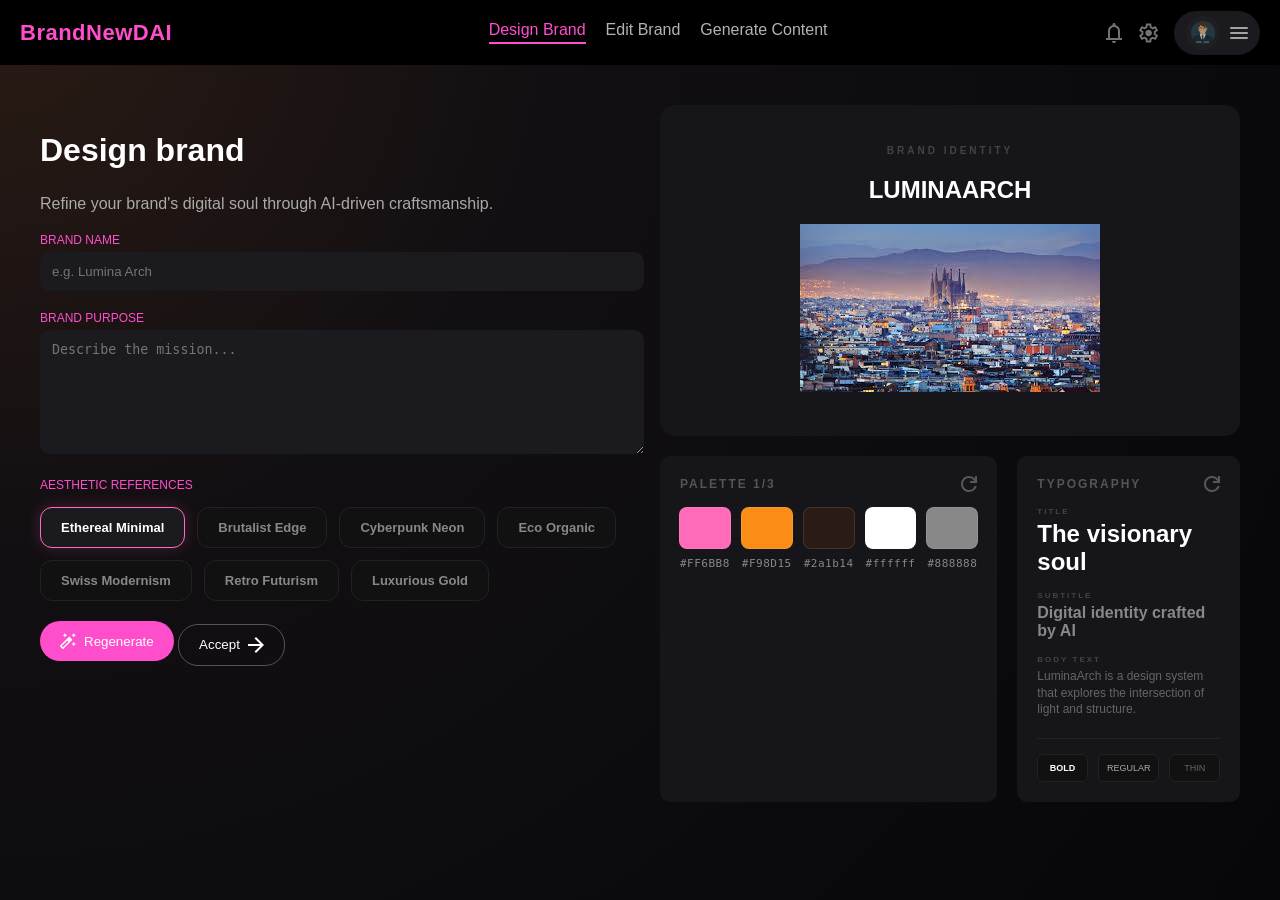
==== commit b48f9514: "Design improvement" ====
--- a/design.html
+++ b/design.html
@@ -60,16 +60,14 @@
             <label>AESTHETIC REFERENCES</label>
 
             <div class="references">
-                <div class="ref-card active">
-                    Ethereal Minimal
-                </div>
-
-                <div class="ref-card">
-                    Brutalist Edge
-                </div>
+                <div class="ref-card active">Ethereal Minimal</div>
+                <div class="ref-card">Brutalist Edge</div>
+                <div class="ref-card">Cyberpunk Neon</div>
+                <div class="ref-card">Eco Organic</div>
+                <div class="ref-card">Swiss Modernism</div>
+                <div class="ref-card">Retro Futurism</div>
+                <div class="ref-card">Luxurious Gold</div>
             </div>
-
-            <button class="upload">+ Upload Reference</button>
 
             <div class="actions">
                 <button class="primary icon-btn">
@@ -89,25 +87,67 @@
         <div class="result-section">
 
             <div class="preview">
+                <span class="preview-label">BRAND IDENTITY</span>
                 <h2>LUMINAARCH</h2>
-                <p>VISIONARY DESIGN SYSTEMS</p>
+                <img src="user/media/logo.jpg">
             </div>
 
             <div class="grid">
-                <div class="box box-header">
-                    <span>Palette</span>
-                    <img src="Assets/RedoPaletteIcon.svg" alt="">
+                <div class="box">
+                    <div class="box-header">
+                        <h3>Palette 1/3</h3>
+                        <img src="Assets/RedoPaletteIcon.svg" alt="">
+                    </div>
+                    <div class="palette-preview">
+                        <div class="swatch-container" onclick="copyToClipboard('#FF6BB8', this)">
+                            <div class="swatch" style="background: #FF6BB8;"></div>
+                            <span class="hex-code">#FF6BB8</span>
+                        </div>
+                        <div class="swatch-container" onclick="copyToClipboard('#F98D15', this)">
+                            <div class="swatch" style="background: #F98D15;"></div>
+                            <span class="hex-code">#F98D15</span>
+                        </div>
+                        <div class="swatch-container" onclick="copyToClipboard('#2a1b14', this)">
+                            <div class="swatch" style="background: #2a1b14;"></div>
+                            <span class="hex-code">#2a1b14</span>
+                        </div>
+                        <div class="swatch-container" onclick="copyToClipboard('#ffffff', this)">
+                            <div class="swatch" style="background: #ffffff;"></div>
+                            <span class="hex-code">#ffffff</span>
+                        </div>
+                        <div class="swatch-container" onclick="copyToClipboard('#888888', this)">
+                            <div class="swatch" style="background: #888888;"></div>
+                            <span class="hex-code">#888888</span>
+                        </div>
+                    </div>
                 </div>
-                <div class="box box-header">
-                    <span>Typography</span>
-                    <img src="Assets/RedoPaletteIcon.svg" alt="">
+                <div class="box">
+                    <div class="box-header">
+                        <h3>Typography</h3>
+                        <img src="Assets/RedoPaletteIcon.svg" alt="">
+                    </div>
+                    <div class="typo-grid">
+                        <div class="typo-item">
+                            <span class="typo-label">Title</span>
+                            <h1 class="typo-example h1">The visionary soul</h1>
+                        </div>
+                        <div class="typo-item">
+                            <span class="typo-label">Subtitle</span>
+                            <h2 class="typo-example h2">Digital identity crafted by AI</h2>
+                        </div>
+                        <div class="typo-item">
+                            <span class="typo-label">Body Text</span>
+                            <p class="typo-example p">LuminaArch is a design system that explores the intersection of
+                                light and structure.</p>
+                        </div>
+                        <div class="typo-weights">
+                            <div class="weight-box bold">BOLD</div>
+                            <div class="weight-box regular">REGULAR</div>
+                            <div class="weight-box thin">THIN</div>
+                        </div>
+                    </div>
                 </div>
             </div>
-
-            <div class="recommendation">
-                AI Recommendation: Neon Pink fits well with brutalist aesthetic.
-            </div>
-
         </div>
 
     </section>
--- a/styles.css
+++ b/styles.css
@@ -1,1531 +1,1684 @@
-/* =========================
-   RESET I CONFIG GENERAL
-   ========================= */
-
-body {
-    margin: 0;
-    font-family: Arial, sans-serif;
-    color: white;
-
-    min-height: 100vh;
-
-    /* Fons amb gradient radial */
-    background: radial-gradient(circle at top left,
-            #2a1b14 0%,
-            #120f12 35%,
-            #0b0b0f 70%,
-            #07070a 100%);
-}
-
-
-/* =========================
-   CAPÇALERA (NAVBAR)
-   ========================= */
-
-.navbar {
-    display: flex;
-    justify-content: space-between;
-    align-items: center;
-
-    /* Espai intern de la barra */
-    padding: 5px 20px;
-
-    background: #000000;
-}
-
-/* Logo del projecte */
-.logo {
-    color: #ff4ecb;
-    font-weight: 700;
-    font-size: 22px;
-    letter-spacing: 0.5px;
-    text-decoration: none;
-    cursor: pointer;
-}
-
-
-/* =========================
-   MENÚ PRINCIPAL
-   ========================= */
-
-.menu {
-    display: flex;
-    gap: 20px;
-    list-style: none;
-}
-
-.menu-item {
-    cursor: pointer;
-    opacity: 0.7;
-    position: relative;
-    padding-bottom: 5px;
-    transition: 0.3s;
-}
-
-.menu-item a {
-    text-decoration: none;
-    color: inherit;
-}
-
-/* Efecte hover del menú */
-.menu-item:hover {
-    color: #ff4ecb;
-    opacity: 1;
-}
-
-/* Subratllat animat */
-.menu-item::after {
-    content: "";
-    position: absolute;
-    left: 0;
-    bottom: 0;
-
-    width: 0%;
-    height: 2px;
-    background: #ff4ecb;
-
-    transition: width 0.3s;
-}
-
-.menu-item:hover::after {
-    width: 100%;
-}
-
-/* Estat actiu (JS) */
-.menu-item.active {
-    color: #ff4ecb;
-    opacity: 1;
-}
-
-.menu-item.active::after {
-    width: 100%;
-}
-
-
-/* =========================
-   COSTAT DRET NAVBAR
-   ========================= */
-
-.nav-right {
-    display: flex;
-    align-items: center;
-    gap: 15px;
-}
-
-
-/* Cercador */
-.search-container {
-    position: relative;
-}
-
-.search {
-    background: #1a1a1f;
-    border: none;
-    padding: 10px 10px 10px 35px;
-    border-radius: 20px;
-    color: white;
-}
-
-.search-icon {
-    position: absolute;
-    left: 10px;
-    top: 50%;
-    transform: translateY(-50%);
-    width: 16px;
-    opacity: 0.6;
-}
-
-
-/* Icones */
-.icon {
-    width: 20px;
-    height: 20px;
-    opacity: 0.7;
-    cursor: pointer;
-    transition: 0.3s;
-}
-
-.icon:hover {
-    opacity: 1;
-    transform: scale(1.1);
-}
-
-.user-profile {
-    display: flex;
-    align-items: center;
-    gap: 10px;
-    background: #1a1a1f;
-    padding: 5px 12px;
-    border-radius: 25px;
-    cursor: pointer;
-    transition: 0.3s;
-}
-
-.user-profile:hover {
-    background: #25252a;
-}
-
-.user {
-    border-radius: 50%;
-    background: #222;
-    padding: 5px;
-    width: 24px;
-    height: 24px;
-}
-
-.burger-icon {
-    display: flex;
-    flex-direction: column;
-    justify-content: space-between;
-    width: 18px;
-    height: 12px;
-    opacity: 0.6;
-    cursor: pointer;
-}
-
-.burger-line {
-    width: 100%;
-    height: 2px;
-    background-color: white;
-    border-radius: 2px;
-}
-
-
-/* =========================
-   HERO
-   ========================= */
-
-.hero {
-    display: flex;
-    justify-content: space-between;
-    align-items: center;
-
-    padding: 60px;
-}
-
-.hero-text {
-    max-width: 500px;
-}
-
-.hero h1 {
-    font-size: 50px;
-}
-
-/* Gradient al text "execute" */
-.hero span {
-    background: linear-gradient(90deg, #FF6BB8, #F98D15);
-    background-clip: text;
-    -webkit-text-fill-color: transparent;
-}
-
-.hero p {
-    color: #aaa;
-}
-
-
-/* =========================
-   BOTONS
-   ========================= */
-
-.buttons {
-    margin-top: 20px;
-}
-
-.primary {
-    background: #ff4ecb;
-    border: none;
-
-    padding: 12px 20px;
-    border-radius: 20px;
-
-    color: white;
-    cursor: pointer;
-
-    transition: 0.3s;
-}
-
-.primary:hover {
-    background: #ff2ebc;
-}
-
-.secondary {
-    background: transparent;
-    border: 1px solid #555;
-
-    padding: 12px 20px;
-    border-radius: 20px;
-
-    color: white;
-    cursor: pointer;
-
-    transition: 0.3s;
-}
-
-.secondary:hover {
-    border-color: #ff4ecb;
-    color: #ff4ecb;
-}
-
-
-/* =========================
-   CARDS
-   ========================= */
-
-.cards {
-    display: flex;
-    gap: 20px;
-    padding: 40px;
-}
-
-.card {
-    background: #15151a;
-    padding: 20px;
-    border-radius: 15px;
-
-    flex: 1;
-    display: flex;
-    flex-direction: column;
-}
-
-
-/* Títol de cada card */
-.card-title {
-    display: flex;
-    align-items: center;
-    gap: 10px;
-    margin-bottom: 10px;
-}
-
-.card-title img {
-    width: 20px;
-}
-
-
-/* Text descriptiu */
-.card p {
-    color: #aaa;
-}
-
-
-/* CTA (link dins card) */
-.card .cta {
-    margin-top: 20px;
-
-    display: inline-flex;
-    align-items: center;
-    gap: 8px;
-
-    font-size: 14px;
-    font-weight: 600;
-
-    cursor: pointer;
-
-    background: none;
-    border: none;
-
-    align-self: flex-start;
-    transition: 0.25s;
-}
-
-.card .cta:hover {
-    opacity: 0.7;
-    transform: translateX(4px);
-}
-
-.card .cta img {
-    width: 16px;
-}
-
-
-/* Colors CTA */
-.cta-pink {
-    color: #FF86C1;
-}
-
-.cta-orange {
-    color: #F98D15;
-}
-
-.cta-pink2 {
-    color: #FF6BB8;
-}
-
-
-
-
-
-
-
-
-
-
-
-
-/* =========================
-   DESIGN PAGE
-   ========================= */
-
-.design-container {
-    display: flex;
-    padding: 40px;
-    gap: 40px;
-}
-
-/* ESQUERRA */
-.form-section {
-    flex: 1;
-}
-
-.form-section h1 {
-    font-size: 32px;
-}
-
-.subtitle {
-    color: #aaa;
-    margin-bottom: 20px;
-}
-
-.form-section label {
-    display: block;
-    margin-top: 20px;
-    margin-bottom: 5px;
-    font-size: 12px;
-    color: #ff4ecb;
-}
-
-.form-section input,
-.form-section textarea {
-    width: 100%;
-    padding: 12px;
-    border-radius: 10px;
-    border: none;
-    background: #1a1a1f;
-    color: white;
-}
-
-textarea {
-    height: 100px;
-}
-
-/* REFERENCES */
-.references {
-    display: flex;
-    gap: 10px;
-    margin-top: 10px;
-}
-
-.ref-card {
-    background: #15151a;
-    padding: 20px;
-    border-radius: 10px;
-    cursor: pointer;
-}
-
-.ref-card.active {
-    border: 2px solid #ff4ecb;
-}
-
-/* BOTONS */
-.upload {
-    margin-top: 15px;
-    background: none;
-    border: 1px dashed #555;
-    padding: 10px;
-    color: white;
-}
-
-.actions {
-    margin-top: 20px;
-}
-
-/* DRETA */
-.result-section {
-    flex: 1;
-}
-
-.preview {
-    background: #15151a;
-    padding: 40px;
-    border-radius: 15px;
-    text-align: center;
-}
-
-.grid {
-    display: flex;
-    gap: 20px;
-    margin-top: 20px;
-}
-
-.box {
-    flex: 1;
-    background: #15151a;
-    padding: 20px;
-    border-radius: 10px;
-}
-
-.recommendation {
-    margin-top: 20px;
-    background: #15151a;
-    padding: 20px;
-    border-radius: 10px;
-    color: #aaa;
-}
-
-
-
-/* BOTONS AMB ICONA */
-.icon-btn {
-    display: inline-flex;
-    align-items: center;
-    gap: 8px;
-}
-
-.icon-btn img {
-    width: 16px;
-    height: 16px;
-}
-
-
-/* BOX AMB HEADER (icon a la dreta) */
-.box-header {
-    display: flex;
-    justify-content: space-between;
-    align-items: center;
-}
-
-.box-header img {
-    width: 16px;
-    height: 16px;
-    opacity: 0.7;
-}
-
-
-/* =========================
-   GENERATE PAGE (CONTENT GENERATOR)
-   ========================= */
-
-.container {
-    max-width: 1200px;
-    margin: 0 auto;
-    padding: 0 40px;
-}
-
-.page-header {
-    padding: 40px 0 20px 0;
-}
-
-.eyebrow {
-    color: #F98D15;
-    font-size: 12px;
-    font-weight: 700;
-    letter-spacing: 1px;
-    display: block;
-    margin-bottom: 10px;
-}
-
-.header-main {
-    display: flex;
-    justify-content: space-between;
-    align-items: flex-end;
-}
-
-.header-main h1 {
-    font-size: 48px;
-    margin: 0;
-    line-height: 1.1;
-}
-
-.header-main h1 span {
-    color: #FF6BB8;
-}
-
-.collaborators {
-    display: flex;
-    align-items: center;
-    gap: 12px;
-    color: #666;
-    font-size: 12px;
-}
-
-.avatars {
-    display: flex;
-}
-
-.avatar {
-    width: 24px;
-    height: 24px;
-    border-radius: 50%;
-    border: 2px solid #000;
-    margin-left: -8px;
-}
-
-.avatars .avatar:first-child {
-    margin-left: 0;
-}
-
-
-/* Workspace Grid */
-.grid-layout {
-    display: grid;
-    grid-template-columns: 240px 1fr 280px;
-    gap: 30px;
-    margin-top: 20px;
-}
-
-.panel {
-    display: flex;
-    flex-direction: column;
-    gap: 30px;
-}
-
-.section-label {
-    display: flex;
-    align-items: center;
-    gap: 8px;
-    font-size: 11px;
-    font-weight: 700;
-    color: #555;
-    margin-bottom: 15px;
-    text-transform: uppercase;
-    letter-spacing: 0.5px;
-}
-
-.small-icon {
-    width: 14px;
-    opacity: 0.5;
-}
-
-/* Platform Grid */
-.platform-grid {
-    display: grid;
-    grid-template-columns: 1fr 1fr;
-    gap: 10px;
-}
-
-.platform-btn {
-    background: #15151a;
-    border: 1px solid transparent;
-    border-radius: 12px;
-    padding: 15px;
-    display: flex;
-    flex-direction: column;
-    align-items: center;
-    gap: 10px;
-    color: #666;
-    cursor: pointer;
-    transition: 0.3s;
-}
-
-.platform-btn img {
-    width: 20px;
-    opacity: 0.6;
-}
-
-.platform-btn span {
-    font-size: 12px;
-    font-weight: 600;
-}
-
-.platform-btn.active {
-    background: #1a1a20;
-    border-color: #FF6BB8;
-    color: #fff;
-}
-
-.platform-btn.active img {
-    opacity: 1;
-}
-
-
-/* Select Box */
-.select-box {
-    background: #15151a;
-    padding: 12px 15px;
-    border-radius: 10px;
-    display: flex;
-    justify-content: space-between;
-    align-items: center;
-    font-size: 13px;
-    color: #ccc;
-    cursor: pointer;
-}
-
-.chevron {
-    width: 12px;
-    opacity: 0.5;
-}
-
-
-/* Toggles */
-.section-header {
-    display: flex;
-    justify-content: space-between;
-    align-items: center;
-    margin-bottom: 15px;
-}
-
-.section-header .section-label {
-    margin-bottom: 0;
-}
-
-.badge {
-    font-size: 9px;
-    padding: 2px 6px;
-    border-radius: 4px;
-    font-weight: 700;
-}
-
-.badge.live {
-    background: rgba(249, 141, 21, 0.2);
-    color: #F98D15;
-}
-
-.toggle-group {
-    display: flex;
-    flex-direction: column;
-    gap: 12px;
-}
-
-.toggle-item {
-    display: flex;
-    justify-content: space-between;
-    align-items: center;
-    font-size: 13px;
-    color: #aaa;
-}
-
-/* Switch Styles */
-.switch {
-    position: relative;
-    display: inline-block;
-    width: 34px;
-    height: 18px;
-}
-
-.switch input {
-    opacity: 0;
-    width: 0;
-    height: 0;
-}
-
-.slider {
-    position: absolute;
-    cursor: pointer;
-    top: 0;
-    left: 0;
-    right: 0;
-    bottom: 0;
-    background-color: #333;
-    transition: .4s;
-}
-
-.slider:before {
-    position: absolute;
-    content: "";
-    height: 14px;
-    width: 14px;
-    left: 2px;
-    bottom: 2px;
-    background-color: white;
-    transition: .4s;
-}
-
-input:checked+.slider {
-    background-color: #FF6BB8;
-}
-
-input:checked+.slider:before {
-    transform: translateX(16px);
-}
-
-.slider.round {
-    border-radius: 18px;
-}
-
-.slider.round:before {
-    border-radius: 50%;
-}
-
-
-/* Generate Button */
-.btn-generate {
-    background: linear-gradient(90deg, #F98D15, #FF4ECB);
-    border: none;
-    padding: 15px;
-    border-radius: 15px;
-    color: #000;
-    font-weight: 700;
-    font-size: 14px;
-    display: flex;
-    align-items: center;
-    justify-content: center;
-    gap: 10px;
-    cursor: pointer;
-    margin-top: 10px;
-    box-shadow: 0 10px 20px rgba(249, 141, 21, 0.2);
-    transition: 0.3s;
-}
-
-.btn-generate:hover {
-    transform: translateY(-2px);
-    box-shadow: 0 15px 30px rgba(249, 141, 21, 0.3);
-}
-
-.btn-generate img {
-    width: 16px;
-}
-
-
-/* Preview Area */
-.preview-area {
-    background: #09090b;
-    border-radius: 20px;
-    padding: 20px;
-    display: flex;
-    flex-direction: column;
-}
-
-.preview-canvas {
-    flex: 1;
-    display: flex;
-    flex-direction: column;
-    position: relative;
-}
-
-.canvas-content {
-    flex: 1;
-    display: flex;
-    align-items: center;
-    justify-content: center;
-    position: relative;
-}
-
-.canvas-content img {
-    max-width: 80%;
-    max-height: 80%;
-    border-radius: 10px;
-}
-
-.tag-b {
-    position: absolute;
-    top: 25%;
-    left: 25%;
-    background: #FF6BB8;
-    color: #fff;
-    width: 30px;
-    height: 30px;
-    display: flex;
-    align-items: center;
-    justify-content: center;
-    font-weight: 700;
-    border-radius: 4px;
-    font-size: 14px;
-}
-
-.canvas-footer {
-    background: #15151a;
-    padding: 15px 20px;
-    border-radius: 12px;
-    display: flex;
-    justify-content: space-between;
-    align-items: center;
-    margin-top: 10px;
-}
-
-.active-label {
-    font-size: 11px;
-    font-weight: 700;
-    color: #fff;
-    display: block;
-}
-
-.dimensions {
-    font-size: 10px;
-    color: #555;
-}
-
-.footer-actions {
-    display: flex;
-    align-items: center;
-    gap: 15px;
-}
-
-.action-icon {
-    width: 18px;
-    opacity: 0.5;
-    cursor: pointer;
-}
-
-.btn-export {
-    background: #fff;
-    color: #000;
-    border: none;
-    padding: 8px 15px;
-    border-radius: 6px;
-    font-weight: 700;
-    font-size: 12px;
-    cursor: pointer;
-}
-
-
-/* Layout List */
-.layout-list {
-    display: flex;
-    flex-direction: column;
-    gap: 15px;
-}
-
-.layout-card {
-    background: #15151a;
-    border-radius: 15px;
-    overflow: hidden;
-    cursor: pointer;
-    transition: 0.3s;
-    border: 2px solid transparent;
-}
-
-.layout-card.active {
-    border-color: #FF6BB8;
-}
-
-.layout-thumb {
-    height: 120px;
-    display: flex;
-    align-items: center;
-    justify-content: center;
-    position: relative;
-}
-
-.layout-thumb .number {
-    font-size: 80px;
-    font-weight: 800;
-    color: #222;
-}
-
-.active-badge {
-    background: #FF6BB8;
-    position: absolute;
-    top: 10px;
-    right: 10px;
-    font-size: 8px;
-    padding: 2px 6px;
-}
-
-.thumb-img {
-    width: 100%;
-    height: 100%;
-    object-fit: cover;
-}
-
-.layout-info {
-    padding: 15px;
-    display: flex;
-    justify-content: space-between;
-    align-items: center;
-}
-
-.layout-info h4 {
-    margin: 0;
-    font-size: 13px;
-}
-
-.layout-info p {
-    margin: 5px 0 0 0;
-    font-size: 11px;
-    color: #555;
-}
-
-.heart-icon {
-    width: 16px;
-    opacity: 0.6;
-}
-
-
-/* Insight Box */
-.insight-box {
-    background: #15151a;
-    padding: 20px;
-    border-radius: 15px;
-    margin-top: auto;
-}
-
-.insight-header {
-    display: flex;
-    align-items: center;
-    gap: 10px;
-    margin-bottom: 15px;
-}
-
-.dot {
-    width: 6px;
-    height: 6px;
-    border-radius: 50%;
-}
-
-.dot.orange {
-    background: #F98D15;
-}
-
-.insight-header label {
-    font-size: 11px;
-    font-weight: 700;
-    color: #fff;
-    letter-spacing: 0.5px;
-}
-
-.insight-box p {
-    font-size: 12px;
-    color: #888;
-    line-height: 1.5;
-    margin-bottom: 15px;
-}
-
-.apply-link {
-    color: #fff;
-    text-decoration: none;
-    font-size: 11px;
-    font-weight: 700;
-    display: flex;
-    align-items: center;
-    gap: 8px;
-}
-
-.apply-link img {
-    width: 12px;
-}
-
-
-/* FAB */
-.fab {
-    position: fixed;
-    bottom: 30px;
-    right: 30px;
-    background: #FF6BB8;
-    width: 50px;
-    height: 50px;
-    border-radius: 50%;
-    display: flex;
-    align-items: center;
-    justify-content: center;
-    box-shadow: 0 10px 20px rgba(255, 107, 184, 0.3);
-    cursor: pointer;
-    transition: 0.3s;
-}
-
-.fab:hover {
-    transform: scale(1.1);
-}
-
-.fab img {
-    width: 24px;
-}
-
-.view-all {
-    color: #FF6BB8;
-    font-size: 11px;
-    text-decoration: none;
-    font-weight: 600;
-}
-
-
-/* =========================
-   EDIT PAGE (EDIT BRAND)
-   ========================= */
-
-.edit-header .header-main {
-    align-items: center;
-}
-
-.title-group p {
-    color: #888;
-    max-width: 600px;
-    font-size: 14px;
-    margin-top: 10px;
-}
-
-.header-actions {
-    display: flex;
-    align-items: center;
-    gap: 30px;
-}
-
-.reset-link {
-    color: #aaa;
-    text-decoration: none;
-    font-size: 14px;
-    font-weight: 600;
-}
-
-.btn-save {
-    background: linear-gradient(90deg, #FF6BB8, #FF86C1);
-    border: none;
-    padding: 15px 40px;
-    border-radius: 40px;
-    color: #fff;
-    font-weight: 700;
-    font-size: 16px;
-    cursor: pointer;
-    box-shadow: 0 10px 20px rgba(255, 107, 184, 0.2);
-    transition: 0.3s;
-}
-
-.btn-save:hover {
-    transform: translateY(-2px);
-    box-shadow: 0 15px 30px rgba(255, 107, 184, 0.3);
-}
-
-/* Edit Grid */
-.edit-grid {
-    display: grid;
-    grid-template-columns: 260px 1fr 320px;
-    gap: 30px;
-    margin-top: 20px;
-}
-
-.edit-main-column {
-    display: flex;
-    flex-direction: column;
-    gap: 30px;
-}
-
-/* Files Sidebar */
-.files-sidebar {
-    background: #111;
-    border-radius: 20px;
-    padding: 25px;
-    display: flex;
-    flex-direction: column;
-    gap: 20px;
-    height: fit-content;
-    max-height: 80vh;
-    position: sticky;
-    top: 20px;
-}
-
-.sidebar-file-list {
-    display: flex;
-    flex-direction: column;
-    gap: 10px;
-    overflow-y: auto;
-}
-
-.file-item {
-    background: #1a1a1f;
-    padding: 12px;
-    border-radius: 12px;
-    display: flex;
-    justify-content: space-between;
-    align-items: center;
-    transition: 0.3s;
-}
-
-.file-item:hover {
-    background: #25252a;
-}
-
-.file-info {
-    display: flex;
-    align-items: center;
-    gap: 10px;
-    font-size: 12px;
-    color: #ccc;
-    overflow: hidden;
-}
-
-.file-info span {
-    white-space: nowrap;
-    overflow: hidden;
-    text-overflow: ellipsis;
-}
-
-.btn-delete {
-    background: transparent;
-    border: none;
-    color: #ff5f56;
-    font-size: 10px;
-    font-weight: 700;
-    cursor: pointer;
-    opacity: 0.6;
-}
-
-.btn-delete:hover {
-    opacity: 1;
-}
-
-
-/* Upload Zone */
-.upload-zone {
-    background: #09090b;
-    border: 2px dashed #222;
-    border-radius: 20px;
-    padding: 60px;
-    text-align: center;
-    transition: 0.3s;
-    cursor: pointer;
-}
-
-.upload-zone:hover {
-    border-color: #FF6BB8;
-    background: #0d0d0f;
-}
-
-.upload-icon {
-    width: 40px;
-    margin-bottom: 20px;
-    opacity: 0.8;
-}
-
-.upload-zone h3 {
-    margin: 0;
-    font-size: 18px;
-}
-
-.upload-zone p {
-    color: #555;
-    font-size: 14px;
-    margin-top: 10px;
-}
-
-/* Workspace Preview */
-.workspace-preview {
-    background: #111;
-    border-radius: 20px;
-    overflow: hidden;
-    display: flex;
-    flex-direction: column;
-}
-
-.window-header {
-    background: #1a1a1f;
-    padding: 12px 20px;
-    display: flex;
-    align-items: center;
-    justify-content: space-between;
-}
-
-.window-dots {
-    display: flex;
-    gap: 8px;
-}
-
-.window-dots .dot {
-    width: 10px;
-    height: 10px;
-    border-radius: 50%;
-}
-
-.dot.red { background: #ff5f56; }
-.dot.orange { background: #ffbd2e; }
-.dot.pink { background: #ff4ecb; }
-
-.workspace-label {
-    font-size: 10px;
-    color: #666;
-    font-weight: 700;
-    letter-spacing: 1px;
-}
-
-.preview-canvas.large {
-    height: 400px;
-    background: #050505;
-    display: flex;
-    align-items: center;
-    justify-content: center;
-    position: relative;
-}
-
-.logo-preview img {
-    max-width: 200px;
-    opacity: 0.5;
-}
-
-.toolbar-overlay {
-    position: absolute;
-    bottom: 20px;
-    left: 50%;
-    transform: translateX(-50%);
-    background: rgba(0, 0, 0, 0.8);
-    backdrop-filter: blur(10px);
-    padding: 8px;
-    border-radius: 30px;
-    display: flex;
-    gap: 10px;
-    border: 1px solid #222;
-}
-
-.tool-btn {
-    background: transparent;
-    border: none;
-    width: 36px;
-    height: 36px;
-    display: flex;
-    align-items: center;
-    justify-content: center;
-    border-radius: 50%;
-    cursor: pointer;
-    transition: 0.3s;
-}
-
-.tool-btn:hover {
-    background: #222;
-}
-
-.tool-btn img {
-    width: 16px;
-    opacity: 0.8;
-}
-
-/* Bottom Row */
-.edit-bottom-row {
-    display: grid;
-    grid-template-columns: 1fr 1fr;
-    gap: 30px;
-}
-
-.edit-card {
-    background: #111;
-    padding: 25px;
-    border-radius: 20px;
-}
-
-.edit-card-header {
-    display: flex;
-    justify-content: space-between;
-    align-items: center;
-    margin-bottom: 10px;
-}
-
-.edit-card h3 {
-    margin: 0;
-    font-size: 16px;
-}
-
-.edit-card p {
-    color: #555;
-    font-size: 13px;
-    margin-bottom: 20px;
-}
-
-.card-icon-right {
-    width: 18px;
-}
-
-.card-icon-right.boxed {
-    background: #F98D15;
-    color: #000;
-    width: 24px;
-    height: 24px;
-    display: flex;
-    align-items: center;
-    justify-content: center;
-    font-weight: 900;
-    border-radius: 4px;
-    font-size: 14px;
-}
-
-.palette-swatches {
-    display: flex;
-    gap: 10px;
-}
-
-.swatch {
-    width: 40px;
-    height: 40px;
-    border-radius: 8px;
-}
-
-.swatch.add {
-    border: 1px dashed #333;
-    display: flex;
-    align-items: center;
-    justify-content: center;
-    color: #333;
-    font-size: 20px;
-    cursor: pointer;
-}
-
-/* Font List */
-.font-list {
-    display: flex;
-    flex-direction: column;
-    gap: 10px;
-}
-
-.font-item {
-    background: #1a1a1f;
-    padding: 10px 15px;
-    border-radius: 8px;
-    display: flex;
-    justify-content: space-between;
-    align-items: center;
-}
-
-.font-name {
-    font-size: 13px;
-    color: #ccc;
-}
-
-.match-badge {
-    color: #F98D15;
-    font-size: 9px;
-    font-weight: 700;
-}
-
-.rec-badge {
-    color: #555;
-    font-size: 9px;
-    font-weight: 700;
-}
-
-/* Recommendations Sidebar */
-.recommendations-sidebar {
-    background: #111;
-    border-radius: 20px;
-    padding: 25px;
-    display: flex;
-    flex-direction: column;
-    gap: 25px;
-}
-
-.sidebar-header {
-    display: flex;
-    align-items: center;
-    gap: 15px;
-}
-
-.icon-circle {
-    background: #FF86C1;
-    width: 36px;
-    height: 36px;
-    border-radius: 50%;
-    display: flex;
-    align-items: center;
-    justify-content: center;
-}
-
-.icon-circle img {
-    width: 18px;
-}
-
-.sidebar-header h3 {
-    margin: 0;
-    font-size: 14px;
-}
-
-.engine-label {
-    font-size: 10px;
-    color: #555;
-    font-weight: 700;
-}
-
-.rec-cards {
-    display: flex;
-    flex-direction: column;
-    gap: 15px;
-}
-
-.rec-card-item {
-    background: #1a1a1f;
-    padding: 20px;
-    border-radius: 15px;
-    border-left: 3px solid transparent;
-}
-
-.rec-card-item.contrast { border-left-color: #F98D15; }
-.rec-card-item.scaling { border-left-color: #FF6BB8; }
-.rec-card-item.scanning { background: transparent; padding: 10px 0; }
-.rec-card-item.tip { background: #221a24; border: none; }
-
-.rec-card-header {
-    display: flex;
-    justify-content: space-between;
-    align-items: center;
-    margin-bottom: 12px;
-}
-
-.rec-label {
-    font-size: 10px;
-    font-weight: 700;
-    color: #F98D15;
-    letter-spacing: 0.5px;
-}
-
-.rec-card-item.scaling .rec-label { color: #FF6BB8; }
-.rec-label.pink { color: #FF6BB8; }
-
-.info-icon {
-    width: 14px;
-    opacity: 0.5;
-}
-
-.rec-card-item p {
-    font-size: 12px;
-    line-height: 1.6;
-    color: #aaa;
-    margin-bottom: 15px;
-}
-
-.highlight {
-    color: #fff;
-    font-weight: 700;
-}
-
-.apply-btn {
-    color: #FF6BB8;
-    text-decoration: none;
-    font-size: 11px;
-    font-weight: 700;
-}
-
-.scanning-text {
-    font-size: 11px;
-    color: #555;
-    font-style: italic;
-    margin-bottom: 8px !important;
-}
-
-.progress-bar {
-    height: 4px;
-    background: #222;
-    border-radius: 2px;
-    overflow: hidden;
-}
-
-.progress-fill {
-    height: 100%;
-    width: 60%;
-    background: linear-gradient(90deg, #F98D15, #FF6BB8);
-    border-radius: 2px;
-}
-
-
-/* Navigation Left Section */
-.nav-left {
-    display: flex;
-    align-items: center;
-    gap: 30px;
-}
-
-.nav-link-btn {
-    background: transparent;
-    border: none;
-    color: #888;
-    font-size: 13px;
-    font-weight: 600;
-    display: flex;
-    align-items: center;
-    gap: 8px;
-    cursor: pointer;
-    transition: 0.3s;
-}
-
-.nav-link-btn:hover {
-    color: #fff;
-}
-
-.nav-link-btn img {
-    opacity: 0.6;
-}
-
-
-+/* =========================
+   RESET I CONFIG GENERAL
+   ========================= */
+
+body {
+    margin: 0;
+    font-family: Arial, sans-serif;
+    color: white;
+
+    min-height: 100vh;
+
+    /* Fons amb gradient radial */
+    background: radial-gradient(circle at top left,
+            #2a1b14 0%,
+            #120f12 35%,
+            #0b0b0f 70%,
+            #07070a 100%);
+}
+
+
+/* =========================
+   CAPÇALERA (NAVBAR)
+   ========================= */
+
+.navbar {
+    display: flex;
+    justify-content: space-between;
+    align-items: center;
+
+    /* Espai intern de la barra */
+    padding: 5px 20px;
+
+    background: #000000;
+}
+
+/* Logo del projecte */
+.logo {
+    color: #ff4ecb;
+    font-weight: 700;
+    font-size: 22px;
+    letter-spacing: 0.5px;
+    text-decoration: none;
+    cursor: pointer;
+}
+
+
+/* =========================
+   MENÚ PRINCIPAL
+   ========================= */
+
+.menu {
+    display: flex;
+    gap: 20px;
+    list-style: none;
+}
+
+.menu-item {
+    cursor: pointer;
+    opacity: 0.7;
+    position: relative;
+    padding-bottom: 5px;
+    transition: 0.3s;
+}
+
+.menu-item a {
+    text-decoration: none;
+    color: inherit;
+}
+
+/* Efecte hover del menú */
+.menu-item:hover {
+    color: #ff4ecb;
+    opacity: 1;
+}
+
+/* Subratllat animat */
+.menu-item::after {
+    content: "";
+    position: absolute;
+    left: 0;
+    bottom: 0;
+
+    width: 0%;
+    height: 2px;
+    background: #ff4ecb;
+
+    transition: width 0.3s;
+}
+
+.menu-item:hover::after {
+    width: 100%;
+}
+
+/* Estat actiu (JS) */
+.menu-item.active {
+    color: #ff4ecb;
+    opacity: 1;
+}
+
+.menu-item.active::after {
+    width: 100%;
+}
+
+
+/* =========================
+   COSTAT DRET NAVBAR
+   ========================= */
+
+.nav-right {
+    display: flex;
+    align-items: center;
+    gap: 15px;
+}
+
+
+/* Cercador */
+.search-container {
+    position: relative;
+}
+
+.search {
+    background: #1a1a1f;
+    border: none;
+    padding: 10px 10px 10px 35px;
+    border-radius: 20px;
+    color: white;
+}
+
+.search-icon {
+    position: absolute;
+    left: 10px;
+    top: 50%;
+    transform: translateY(-50%);
+    width: 16px;
+    opacity: 0.6;
+}
+
+
+/* Icones */
+.icon {
+    width: 20px;
+    height: 20px;
+    opacity: 0.7;
+    cursor: pointer;
+    transition: 0.3s;
+}
+
+.icon:hover {
+    opacity: 1;
+    transform: scale(1.1);
+}
+
+.user-profile {
+    display: flex;
+    align-items: center;
+    gap: 10px;
+    background: #1a1a1f;
+    padding: 5px 12px;
+    border-radius: 25px;
+    cursor: pointer;
+    transition: 0.3s;
+}
+
+.user-profile:hover {
+    background: #25252a;
+}
+
+.user {
+    border-radius: 50%;
+    background: #222;
+    padding: 5px;
+    width: 24px;
+    height: 24px;
+}
+
+.burger-icon {
+    display: flex;
+    flex-direction: column;
+    justify-content: space-between;
+    width: 18px;
+    height: 12px;
+    opacity: 0.6;
+    cursor: pointer;
+}
+
+.burger-line {
+    width: 100%;
+    height: 2px;
+    background-color: white;
+    border-radius: 2px;
+}
+
+
+/* =========================
+   HERO
+   ========================= */
+
+.hero {
+    display: flex;
+    justify-content: space-between;
+    align-items: center;
+
+    padding: 60px;
+}
+
+.hero-text {
+    max-width: 500px;
+}
+
+.hero h1 {
+    font-size: 50px;
+}
+
+/* Gradient al text "execute" */
+.hero span {
+    background: linear-gradient(90deg, #FF6BB8, #F98D15);
+    background-clip: text;
+    -webkit-text-fill-color: transparent;
+}
+
+.hero p {
+    color: #aaa;
+}
+
+
+/* =========================
+   BOTONS
+   ========================= */
+
+.buttons {
+    margin-top: 20px;
+}
+
+.primary {
+    background: #ff4ecb;
+    border: none;
+
+    padding: 12px 20px;
+    border-radius: 20px;
+
+    color: white;
+    cursor: pointer;
+
+    transition: 0.3s;
+}
+
+.primary:hover {
+    background: #ff2ebc;
+}
+
+.secondary {
+    background: transparent;
+    border: 1px solid #555;
+
+    padding: 12px 20px;
+    border-radius: 20px;
+
+    color: white;
+    cursor: pointer;
+
+    transition: 0.3s;
+}
+
+.secondary:hover {
+    border-color: #ff4ecb;
+    color: #ff4ecb;
+}
+
+
+/* =========================
+   CARDS
+   ========================= */
+
+.cards {
+    display: flex;
+    gap: 20px;
+    padding: 40px;
+}
+
+.card {
+    background: #15151a;
+    padding: 20px;
+    border-radius: 15px;
+
+    flex: 1;
+    display: flex;
+    flex-direction: column;
+}
+
+
+/* Títol de cada card */
+.card-title {
+    display: flex;
+    align-items: center;
+    gap: 10px;
+    margin-bottom: 10px;
+}
+
+.card-title img {
+    width: 20px;
+}
+
+
+/* Text descriptiu */
+.card p {
+    color: #aaa;
+}
+
+
+/* CTA (link dins card) */
+.card .cta {
+    margin-top: 20px;
+
+    display: inline-flex;
+    align-items: center;
+    gap: 8px;
+
+    font-size: 14px;
+    font-weight: 600;
+
+    cursor: pointer;
+
+    background: none;
+    border: none;
+
+    align-self: flex-start;
+    transition: 0.25s;
+}
+
+.card .cta:hover {
+    opacity: 0.7;
+    transform: translateX(4px);
+}
+
+.card .cta img {
+    width: 16px;
+}
+
+
+/* Colors CTA */
+.cta-pink {
+    color: #FF86C1;
+}
+
+.cta-orange {
+    color: #F98D15;
+}
+
+.cta-pink2 {
+    color: #FF6BB8;
+}
+
+
+
+
+
+
+
+
+
+
+
+
+/* =========================
+   DESIGN PAGE
+   ========================= */
+
+.design-container {
+    display: flex;
+    padding: 40px;
+    gap: 40px;
+}
+
+/* ESQUERRA */
+.form-section {
+    flex: 1;
+}
+
+.form-section h1 {
+    font-size: 32px;
+}
+
+.subtitle {
+    color: #aaa;
+    margin-bottom: 20px;
+}
+
+.form-section label {
+    display: block;
+    margin-top: 20px;
+    margin-bottom: 5px;
+    font-size: 12px;
+    color: #ff4ecb;
+}
+
+.form-section input,
+.form-section textarea {
+    width: 100%;
+    padding: 12px;
+    border-radius: 10px;
+    border: none;
+    background: #1a1a1f;
+    color: white;
+}
+
+textarea {
+    height: 100px;
+}
+
+/* REFERENCES */
+.references {
+    display: flex;
+    flex-wrap: wrap;
+    gap: 12px;
+    margin-top: 15px;
+}
+
+.ref-card {
+    background: #111;
+    padding: 12px 20px;
+    border-radius: 12px;
+    cursor: pointer;
+    font-size: 13px;
+    font-weight: 600;
+    color: #888;
+    border: 1px solid #222;
+    transition: 0.3s cubic-bezier(0.4, 0, 0.2, 1);
+}
+
+.ref-card:hover {
+    background: #1a1a1f;
+    color: #fff;
+    border-color: #444;
+}
+
+.ref-card.active {
+    background: #1a1a1f;
+    color: #fff;
+    border-color: #FF6BB8;
+    box-shadow: 0 0 15px rgba(255, 107, 184, 0.2);
+}
+
+
+/* BOTONS */
+.upload {
+    margin-top: 15px;
+    background: none;
+    border: 1px dashed #555;
+    padding: 10px;
+    color: white;
+}
+
+.actions {
+    margin-top: 20px;
+}
+
+/* DRETA */
+.result-section {
+    flex: 1;
+}
+
+.preview {
+    background: #15151a;
+    padding: 40px;
+    border-radius: 15px;
+    text-align: center;
+}
+
+.grid {
+    display: flex;
+    gap: 20px;
+    margin-top: 20px;
+}
+
+.box {
+    flex: 1;
+    background: #15151a;
+    padding: 20px;
+    border-radius: 10px;
+}
+
+.recommendation {
+    margin-top: 20px;
+    background: #15151a;
+    padding: 20px;
+    border-radius: 10px;
+    color: #aaa;
+}
+
+
+
+/* BOTONS AMB ICONA */
+.icon-btn {
+    display: inline-flex;
+    align-items: center;
+    gap: 8px;
+}
+
+.icon-btn img {
+    width: 16px;
+    height: 16px;
+}
+
+
+/* BOX AMB HEADER (icon a la dreta) */
+.box-header {
+    display: flex;
+    justify-content: space-between;
+    align-items: center;
+}
+
+.box-header img {
+    width: 16px;
+    height: 16px;
+    opacity: 0.7;
+}
+
+
+/* =========================
+   GENERATE PAGE (CONTENT GENERATOR)
+   ========================= */
+
+.container {
+    max-width: 1200px;
+    margin: 0 auto;
+    padding: 0 40px;
+}
+
+.page-header {
+    padding: 40px 0 20px 0;
+}
+
+.eyebrow {
+    color: #F98D15;
+    font-size: 12px;
+    font-weight: 700;
+    letter-spacing: 1px;
+    display: block;
+    margin-bottom: 10px;
+}
+
+.header-main {
+    display: flex;
+    justify-content: space-between;
+    align-items: flex-end;
+}
+
+.header-main h1 {
+    font-size: 48px;
+    margin: 0;
+    line-height: 1.1;
+}
+
+.header-main h1 span {
+    color: #FF6BB8;
+}
+
+.collaborators {
+    display: flex;
+    align-items: center;
+    gap: 12px;
+    color: #666;
+    font-size: 12px;
+}
+
+.avatars {
+    display: flex;
+}
+
+.avatar {
+    width: 24px;
+    height: 24px;
+    border-radius: 50%;
+    border: 2px solid #000;
+    margin-left: -8px;
+}
+
+.avatars .avatar:first-child {
+    margin-left: 0;
+}
+
+
+/* Workspace Grid */
+.grid-layout {
+    display: grid;
+    grid-template-columns: 240px 1fr 280px;
+    gap: 30px;
+    margin-top: 20px;
+}
+
+.panel {
+    display: flex;
+    flex-direction: column;
+    gap: 30px;
+}
+
+.section-label {
+    display: flex;
+    align-items: center;
+    gap: 8px;
+    font-size: 11px;
+    font-weight: 700;
+    color: #555;
+    margin-bottom: 15px;
+    text-transform: uppercase;
+    letter-spacing: 0.5px;
+}
+
+.small-icon {
+    width: 14px;
+    opacity: 0.5;
+}
+
+/* Platform Grid */
+.platform-grid {
+    display: grid;
+    grid-template-columns: 1fr 1fr;
+    gap: 10px;
+}
+
+.platform-btn {
+    background: #15151a;
+    border: 1px solid transparent;
+    border-radius: 12px;
+    padding: 15px;
+    display: flex;
+    flex-direction: column;
+    align-items: center;
+    gap: 10px;
+    color: #666;
+    cursor: pointer;
+    transition: 0.3s;
+}
+
+.platform-btn img {
+    width: 20px;
+    opacity: 0.6;
+}
+
+.platform-btn span {
+    font-size: 12px;
+    font-weight: 600;
+}
+
+.platform-btn.active {
+    background: #1a1a20;
+    border-color: #FF6BB8;
+    color: #fff;
+}
+
+.platform-btn.active img {
+    opacity: 1;
+}
+
+
+/* Select Box */
+.select-box {
+    background: #15151a;
+    padding: 12px 15px;
+    border-radius: 10px;
+    display: flex;
+    justify-content: space-between;
+    align-items: center;
+    font-size: 13px;
+    color: #ccc;
+    cursor: pointer;
+}
+
+.chevron {
+    width: 12px;
+    opacity: 0.5;
+}
+
+
+/* Toggles */
+.section-header {
+    display: flex;
+    justify-content: space-between;
+    align-items: center;
+    margin-bottom: 15px;
+}
+
+.section-header .section-label {
+    margin-bottom: 0;
+}
+
+.badge {
+    font-size: 9px;
+    padding: 2px 6px;
+    border-radius: 4px;
+    font-weight: 700;
+}
+
+.badge.live {
+    background: rgba(249, 141, 21, 0.2);
+    color: #F98D15;
+}
+
+.toggle-group {
+    display: flex;
+    flex-direction: column;
+    gap: 12px;
+}
+
+.toggle-item {
+    display: flex;
+    justify-content: space-between;
+    align-items: center;
+    font-size: 13px;
+    color: #aaa;
+}
+
+/* Switch Styles */
+.switch {
+    position: relative;
+    display: inline-block;
+    width: 34px;
+    height: 18px;
+}
+
+.switch input {
+    opacity: 0;
+    width: 0;
+    height: 0;
+}
+
+.slider {
+    position: absolute;
+    cursor: pointer;
+    top: 0;
+    left: 0;
+    right: 0;
+    bottom: 0;
+    background-color: #333;
+    transition: .4s;
+}
+
+.slider:before {
+    position: absolute;
+    content: "";
+    height: 14px;
+    width: 14px;
+    left: 2px;
+    bottom: 2px;
+    background-color: white;
+    transition: .4s;
+}
+
+input:checked+.slider {
+    background-color: #FF6BB8;
+}
+
+input:checked+.slider:before {
+    transform: translateX(16px);
+}
+
+.slider.round {
+    border-radius: 18px;
+}
+
+.slider.round:before {
+    border-radius: 50%;
+}
+
+
+/* Generate Button */
+.btn-generate {
+    background: linear-gradient(90deg, #F98D15, #FF4ECB);
+    border: none;
+    padding: 15px;
+    border-radius: 15px;
+    color: #000;
+    font-weight: 700;
+    font-size: 14px;
+    display: flex;
+    align-items: center;
+    justify-content: center;
+    gap: 10px;
+    cursor: pointer;
+    margin-top: 10px;
+    box-shadow: 0 10px 20px rgba(249, 141, 21, 0.2);
+    transition: 0.3s;
+}
+
+.btn-generate:hover {
+    transform: translateY(-2px);
+    box-shadow: 0 15px 30px rgba(249, 141, 21, 0.3);
+}
+
+.btn-generate img {
+    width: 16px;
+}
+
+
+/* Preview Area */
+.preview-area {
+    background: #09090b;
+    border-radius: 20px;
+    padding: 20px;
+    display: flex;
+    flex-direction: column;
+}
+
+.preview-canvas {
+    flex: 1;
+    display: flex;
+    flex-direction: column;
+    position: relative;
+}
+
+.canvas-content {
+    flex: 1;
+    display: flex;
+    align-items: center;
+    justify-content: center;
+    position: relative;
+}
+
+.canvas-content img {
+    max-width: 80%;
+    max-height: 80%;
+    border-radius: 10px;
+}
+
+.tag-b {
+    position: absolute;
+    top: 25%;
+    left: 25%;
+    background: #FF6BB8;
+    color: #fff;
+    width: 30px;
+    height: 30px;
+    display: flex;
+    align-items: center;
+    justify-content: center;
+    font-weight: 700;
+    border-radius: 4px;
+    font-size: 14px;
+}
+
+.canvas-footer {
+    background: #15151a;
+    padding: 15px 20px;
+    border-radius: 12px;
+    display: flex;
+    justify-content: space-between;
+    align-items: center;
+    margin-top: 10px;
+}
+
+.active-label {
+    font-size: 11px;
+    font-weight: 700;
+    color: #fff;
+    display: block;
+}
+
+.dimensions {
+    font-size: 10px;
+    color: #555;
+}
+
+.footer-actions {
+    display: flex;
+    align-items: center;
+    gap: 15px;
+}
+
+.action-icon {
+    width: 18px;
+    opacity: 0.5;
+    cursor: pointer;
+}
+
+.btn-export {
+    background: #fff;
+    color: #000;
+    border: none;
+    padding: 8px 15px;
+    border-radius: 6px;
+    font-weight: 700;
+    font-size: 12px;
+    cursor: pointer;
+}
+
+
+/* Layout List */
+.layout-list {
+    display: flex;
+    flex-direction: column;
+    gap: 15px;
+}
+
+.layout-card {
+    background: #15151a;
+    border-radius: 15px;
+    overflow: hidden;
+    cursor: pointer;
+    transition: 0.3s;
+    border: 2px solid transparent;
+}
+
+.layout-card.active {
+    border-color: #FF6BB8;
+}
+
+.layout-thumb {
+    height: 120px;
+    display: flex;
+    align-items: center;
+    justify-content: center;
+    position: relative;
+}
+
+.layout-thumb .number {
+    font-size: 80px;
+    font-weight: 800;
+    color: #222;
+}
+
+.active-badge {
+    background: #FF6BB8;
+    position: absolute;
+    top: 10px;
+    right: 10px;
+    font-size: 8px;
+    padding: 2px 6px;
+}
+
+.thumb-img {
+    width: 100%;
+    height: 100%;
+    object-fit: cover;
+}
+
+.layout-info {
+    padding: 15px;
+    display: flex;
+    justify-content: space-between;
+    align-items: center;
+}
+
+.layout-info h4 {
+    margin: 0;
+    font-size: 13px;
+}
+
+.layout-info p {
+    margin: 5px 0 0 0;
+    font-size: 11px;
+    color: #555;
+}
+
+.heart-icon {
+    width: 16px;
+    opacity: 0.6;
+}
+
+
+/* Insight Box */
+.insight-box {
+    background: #15151a;
+    padding: 20px;
+    border-radius: 15px;
+    margin-top: auto;
+}
+
+.insight-header {
+    display: flex;
+    align-items: center;
+    gap: 10px;
+    margin-bottom: 15px;
+}
+
+.dot {
+    width: 6px;
+    height: 6px;
+    border-radius: 50%;
+}
+
+.dot.orange {
+    background: #F98D15;
+}
+
+.insight-header label {
+    font-size: 11px;
+    font-weight: 700;
+    color: #fff;
+    letter-spacing: 0.5px;
+}
+
+.insight-box p {
+    font-size: 12px;
+    color: #888;
+    line-height: 1.5;
+    margin-bottom: 15px;
+}
+
+.apply-link {
+    color: #fff;
+    text-decoration: none;
+    font-size: 11px;
+    font-weight: 700;
+    display: flex;
+    align-items: center;
+    gap: 8px;
+}
+
+.apply-link img {
+    width: 12px;
+}
+
+
+/* FAB */
+.fab {
+    position: fixed;
+    bottom: 30px;
+    right: 30px;
+    background: #FF6BB8;
+    width: 50px;
+    height: 50px;
+    border-radius: 50%;
+    display: flex;
+    align-items: center;
+    justify-content: center;
+    box-shadow: 0 10px 20px rgba(255, 107, 184, 0.3);
+    cursor: pointer;
+    transition: 0.3s;
+}
+
+.fab:hover {
+    transform: scale(1.1);
+}
+
+.fab img {
+    width: 24px;
+}
+
+.view-all {
+    color: #FF6BB8;
+    font-size: 11px;
+    text-decoration: none;
+    font-weight: 600;
+}
+
+
+/* =========================
+   EDIT PAGE (EDIT BRAND)
+   ========================= */
+
+.edit-header .header-main {
+    align-items: center;
+}
+
+.title-group p {
+    color: #888;
+    max-width: 600px;
+    font-size: 14px;
+    margin-top: 10px;
+}
+
+.header-actions {
+    display: flex;
+    align-items: center;
+    gap: 30px;
+}
+
+.reset-link {
+    color: #aaa;
+    text-decoration: none;
+    font-size: 14px;
+    font-weight: 600;
+}
+
+.btn-save {
+    background: linear-gradient(90deg, #FF6BB8, #FF86C1);
+    border: none;
+    padding: 15px 40px;
+    border-radius: 40px;
+    color: #fff;
+    font-weight: 700;
+    font-size: 16px;
+    cursor: pointer;
+    box-shadow: 0 10px 20px rgba(255, 107, 184, 0.2);
+    transition: 0.3s;
+}
+
+.btn-save:hover {
+    transform: translateY(-2px);
+    box-shadow: 0 15px 30px rgba(255, 107, 184, 0.3);
+}
+
+/* Edit Grid */
+.edit-grid {
+    display: grid;
+    grid-template-columns: 260px 1fr 320px;
+    gap: 30px;
+    margin-top: 20px;
+}
+
+.edit-main-column {
+    display: flex;
+    flex-direction: column;
+    gap: 30px;
+}
+
+/* Files Sidebar */
+.files-sidebar {
+    background: #111;
+    border-radius: 20px;
+    padding: 25px;
+    display: flex;
+    flex-direction: column;
+    gap: 20px;
+    height: fit-content;
+    max-height: 80vh;
+    position: sticky;
+    top: 20px;
+}
+
+.sidebar-file-list {
+    display: flex;
+    flex-direction: column;
+    gap: 10px;
+    overflow-y: auto;
+}
+
+.file-item {
+    background: #1a1a1f;
+    padding: 12px;
+    border-radius: 12px;
+    display: flex;
+    justify-content: space-between;
+    align-items: center;
+    transition: 0.3s;
+}
+
+.file-item:hover {
+    background: #25252a;
+}
+
+.file-info {
+    display: flex;
+    align-items: center;
+    gap: 10px;
+    font-size: 12px;
+    color: #ccc;
+    overflow: hidden;
+}
+
+.file-info span {
+    white-space: nowrap;
+    overflow: hidden;
+    text-overflow: ellipsis;
+}
+
+.btn-delete {
+    background: transparent;
+    border: none;
+    color: #ff5f56;
+    font-size: 10px;
+    font-weight: 700;
+    cursor: pointer;
+    opacity: 0.6;
+}
+
+.btn-delete:hover {
+    opacity: 1;
+}
+
+
+/* Upload Zone */
+.upload-zone {
+    background: #09090b;
+    border: 2px dashed #222;
+    border-radius: 20px;
+    padding: 60px;
+    text-align: center;
+    transition: 0.3s;
+    cursor: pointer;
+}
+
+.upload-zone:hover {
+    border-color: #FF6BB8;
+    background: #0d0d0f;
+}
+
+.upload-icon {
+    width: 40px;
+    margin-bottom: 20px;
+    opacity: 0.8;
+}
+
+.upload-zone h3 {
+    margin: 0;
+    font-size: 18px;
+}
+
+.upload-zone p {
+    color: #555;
+    font-size: 14px;
+    margin-top: 10px;
+}
+
+/* Workspace Preview */
+.workspace-preview {
+    background: #111;
+    border-radius: 20px;
+    overflow: hidden;
+    display: flex;
+    flex-direction: column;
+}
+
+.window-header {
+    background: #1a1a1f;
+    padding: 12px 20px;
+    display: flex;
+    align-items: center;
+    justify-content: space-between;
+}
+
+.window-dots {
+    display: flex;
+    gap: 8px;
+}
+
+.window-dots .dot {
+    width: 10px;
+    height: 10px;
+    border-radius: 50%;
+}
+
+.dot.red { background: #ff5f56; }
+.dot.orange { background: #ffbd2e; }
+.dot.pink { background: #ff4ecb; }
+
+.workspace-label {
+    font-size: 10px;
+    color: #666;
+    font-weight: 700;
+    letter-spacing: 1px;
+}
+
+.preview-canvas.large {
+    height: 400px;
+    background: #050505;
+    display: flex;
+    align-items: center;
+    justify-content: center;
+    position: relative;
+}
+
+.logo-preview img {
+    max-width: 200px;
+    opacity: 0.5;
+}
+
+.toolbar-overlay {
+    position: absolute;
+    bottom: 20px;
+    left: 50%;
+    transform: translateX(-50%);
+    background: rgba(0, 0, 0, 0.8);
+    backdrop-filter: blur(10px);
+    padding: 8px;
+    border-radius: 30px;
+    display: flex;
+    gap: 10px;
+    border: 1px solid #222;
+}
+
+.tool-btn {
+    background: transparent;
+    border: none;
+    width: 36px;
+    height: 36px;
+    display: flex;
+    align-items: center;
+    justify-content: center;
+    border-radius: 50%;
+    cursor: pointer;
+    transition: 0.3s;
+}
+
+.tool-btn:hover {
+    background: #222;
+}
+
+.tool-btn img {
+    width: 16px;
+    opacity: 0.8;
+}
+
+/* Bottom Row */
+.edit-bottom-row {
+    display: grid;
+    grid-template-columns: 1fr 1fr;
+    gap: 30px;
+}
+
+.edit-card {
+    background: #111;
+    padding: 25px;
+    border-radius: 20px;
+}
+
+.edit-card-header {
+    display: flex;
+    justify-content: space-between;
+    align-items: center;
+    margin-bottom: 10px;
+}
+
+.edit-card h3 {
+    margin: 0;
+    font-size: 16px;
+}
+
+.edit-card p {
+    color: #555;
+    font-size: 13px;
+    margin-bottom: 20px;
+}
+
+.card-icon-right {
+    width: 18px;
+}
+
+.card-icon-right.boxed {
+    background: #F98D15;
+    color: #000;
+    width: 24px;
+    height: 24px;
+    display: flex;
+    align-items: center;
+    justify-content: center;
+    font-weight: 900;
+    border-radius: 4px;
+    font-size: 14px;
+}
+
+.palette-swatches {
+    display: flex;
+    gap: 10px;
+}
+
+.swatch {
+    width: 40px;
+    height: 40px;
+    border-radius: 8px;
+}
+
+.swatch.add {
+    border: 1px dashed #333;
+    display: flex;
+    align-items: center;
+    justify-content: center;
+    color: #333;
+    font-size: 20px;
+    cursor: pointer;
+}
+
+/* Font List */
+.font-list {
+    display: flex;
+    flex-direction: column;
+    gap: 10px;
+}
+
+.font-item {
+    background: #1a1a1f;
+    padding: 10px 15px;
+    border-radius: 8px;
+    display: flex;
+    justify-content: space-between;
+    align-items: center;
+}
+
+.font-name {
+    font-size: 13px;
+    color: #ccc;
+}
+
+.match-badge {
+    color: #F98D15;
+    font-size: 9px;
+    font-weight: 700;
+}
+
+.rec-badge {
+    color: #555;
+    font-size: 9px;
+    font-weight: 700;
+}
+
+/* Recommendations Sidebar */
+.recommendations-sidebar {
+    background: #111;
+    border-radius: 20px;
+    padding: 25px;
+    display: flex;
+    flex-direction: column;
+    gap: 25px;
+}
+
+.sidebar-header {
+    display: flex;
+    align-items: center;
+    gap: 15px;
+}
+
+.icon-circle {
+    background: #FF86C1;
+    width: 36px;
+    height: 36px;
+    border-radius: 50%;
+    display: flex;
+    align-items: center;
+    justify-content: center;
+}
+
+.icon-circle img {
+    width: 18px;
+}
+
+.sidebar-header h3 {
+    margin: 0;
+    font-size: 14px;
+}
+
+.engine-label {
+    font-size: 10px;
+    color: #555;
+    font-weight: 700;
+}
+
+.rec-cards {
+    display: flex;
+    flex-direction: column;
+    gap: 15px;
+}
+
+.rec-card-item {
+    background: #1a1a1f;
+    padding: 20px;
+    border-radius: 15px;
+    border-left: 3px solid transparent;
+}
+
+.rec-card-item.contrast { border-left-color: #F98D15; }
+.rec-card-item.scaling { border-left-color: #FF6BB8; }
+.rec-card-item.scanning { background: transparent; padding: 10px 0; }
+.rec-card-item.tip { background: #221a24; border: none; }
+
+.rec-card-header {
+    display: flex;
+    justify-content: space-between;
+    align-items: center;
+    margin-bottom: 12px;
+}
+
+.rec-label {
+    font-size: 10px;
+    font-weight: 700;
+    color: #F98D15;
+    letter-spacing: 0.5px;
+}
+
+.rec-card-item.scaling .rec-label { color: #FF6BB8; }
+.rec-label.pink { color: #FF6BB8; }
+
+.info-icon {
+    width: 14px;
+    opacity: 0.5;
+}
+
+.rec-card-item p {
+    font-size: 12px;
+    line-height: 1.6;
+    color: #aaa;
+    margin-bottom: 15px;
+}
+
+.highlight {
+    color: #fff;
+    font-weight: 700;
+}
+
+.apply-btn {
+    color: #FF6BB8;
+    text-decoration: none;
+    font-size: 11px;
+    font-weight: 700;
+}
+
+.scanning-text {
+    font-size: 11px;
+    color: #555;
+    font-style: italic;
+    margin-bottom: 8px !important;
+}
+
+.progress-bar {
+    height: 4px;
+    background: #222;
+    border-radius: 2px;
+    overflow: hidden;
+}
+
+.progress-fill {
+    height: 100%;
+    width: 60%;
+    background: linear-gradient(90deg, #F98D15, #FF6BB8);
+    border-radius: 2px;
+}
+
+
+/* Navigation Left Section */
+.nav-left {
+    display: flex;
+    align-items: center;
+    gap: 30px;
+}
+
+.nav-link-btn {
+    background: transparent;
+    border: none;
+    color: #888;
+    font-size: 13px;
+    font-weight: 600;
+    display: flex;
+    align-items: center;
+    gap: 8px;
+    cursor: pointer;
+    transition: 0.3s;
+}
+
+.nav-link-btn:hover {
+    color: #fff;
+}
+
+.nav-link-btn img {
+    opacity: 0.6;
+}
+
+/* Palette Preview Styles */
+.palette-preview {
+    display: flex;
+    gap: 12px;
+    margin-top: 15px;
+}
+
+.swatch-container {
+    flex: 1;
+    display: flex;
+    flex-direction: column;
+    gap: 8px;
+    cursor: pointer;
+    align-items: center;
+}
+
+.swatch {
+    width: 100%;
+    height: 40px;
+    border-radius: 8px;
+    border: 1px solid rgba(255, 255, 255, 0.1);
+    transition: 0.3s cubic-bezier(0.4, 0, 0.2, 1);
+}
+
+.hex-code {
+    font-size: 11px; /* Increased from 10px */
+    font-family: 'JetBrains Mono', monospace;
+    color: #888; /* Slightly brighter */
+    letter-spacing: 0.5px;
+    transition: 0.3s;
+}
+
+.swatch-container:hover .swatch {
+    transform: translateY(-4px);
+    box-shadow: 0 8px 20px rgba(0,0,0,0.4);
+}
+
+.swatch-container:hover .hex-code {
+    color: #fff;
+}
+
+.swatch-container.copied .hex-code {
+    color: #FF6BB8;
+}
+
+
+/* Typography Preview Styles */
+.typo-grid {
+    display: flex;
+    flex-direction: column;
+    gap: 15px;
+    margin-top: 15px;
+}
+
+.typo-item {
+    display: flex;
+    flex-direction: column;
+    gap: 4px;
+}
+
+.typo-label {
+    font-size: 8px;
+    font-weight: 700;
+    color: #444;
+    text-transform: uppercase;
+    letter-spacing: 2px;
+}
+
+.typo-example {
+    margin: 0;
+    color: #fff;
+}
+
+.typo-example.h1 {
+    font-size: 24px;
+    font-weight: 800;
+}
+
+.typo-example.h2 {
+    font-size: 16px;
+    font-weight: 600;
+    color: #888;
+}
+
+.typo-example.p {
+    font-size: 12px;
+    line-height: 1.4;
+    color: #666;
+}
+
+.typo-weights {
+    display: flex;
+    gap: 10px;
+    margin-top: 5px;
+    padding-top: 15px;
+    border-top: 1px solid #222;
+}
+
+.weight-box {
+    flex: 1;
+    padding: 8px;
+    border-radius: 6px;
+    background: #111;
+    font-size: 9px;
+    font-weight: 700;
+    text-align: center;
+    color: #444;
+    border: 1px solid #222;
+    transition: 0.3s;
+}
+
+.weight-box.bold { font-weight: 800; color: #fff; }
+.weight-box.regular { font-weight: 400; color: #aaa; }
+.weight-box.thin { font-weight: 200; color: #666; }
+
+.weight-box:hover {
+    border-color: #555;
+    background: #1a1a1f;
+}
+
+
+/* Header Adjustments */
+.box-header h3 {
+    margin: 0;
+    font-size: 12px;
+    font-weight: 700;
+    text-transform: uppercase;
+    letter-spacing: 2px;
+    color: #555;
+}
+
+.preview-label {
+    font-size: 10px;
+    font-weight: 700;
+    letter-spacing: 3px;
+    color: #444;
+    display: block;
+    margin-bottom: 10px;
+}
